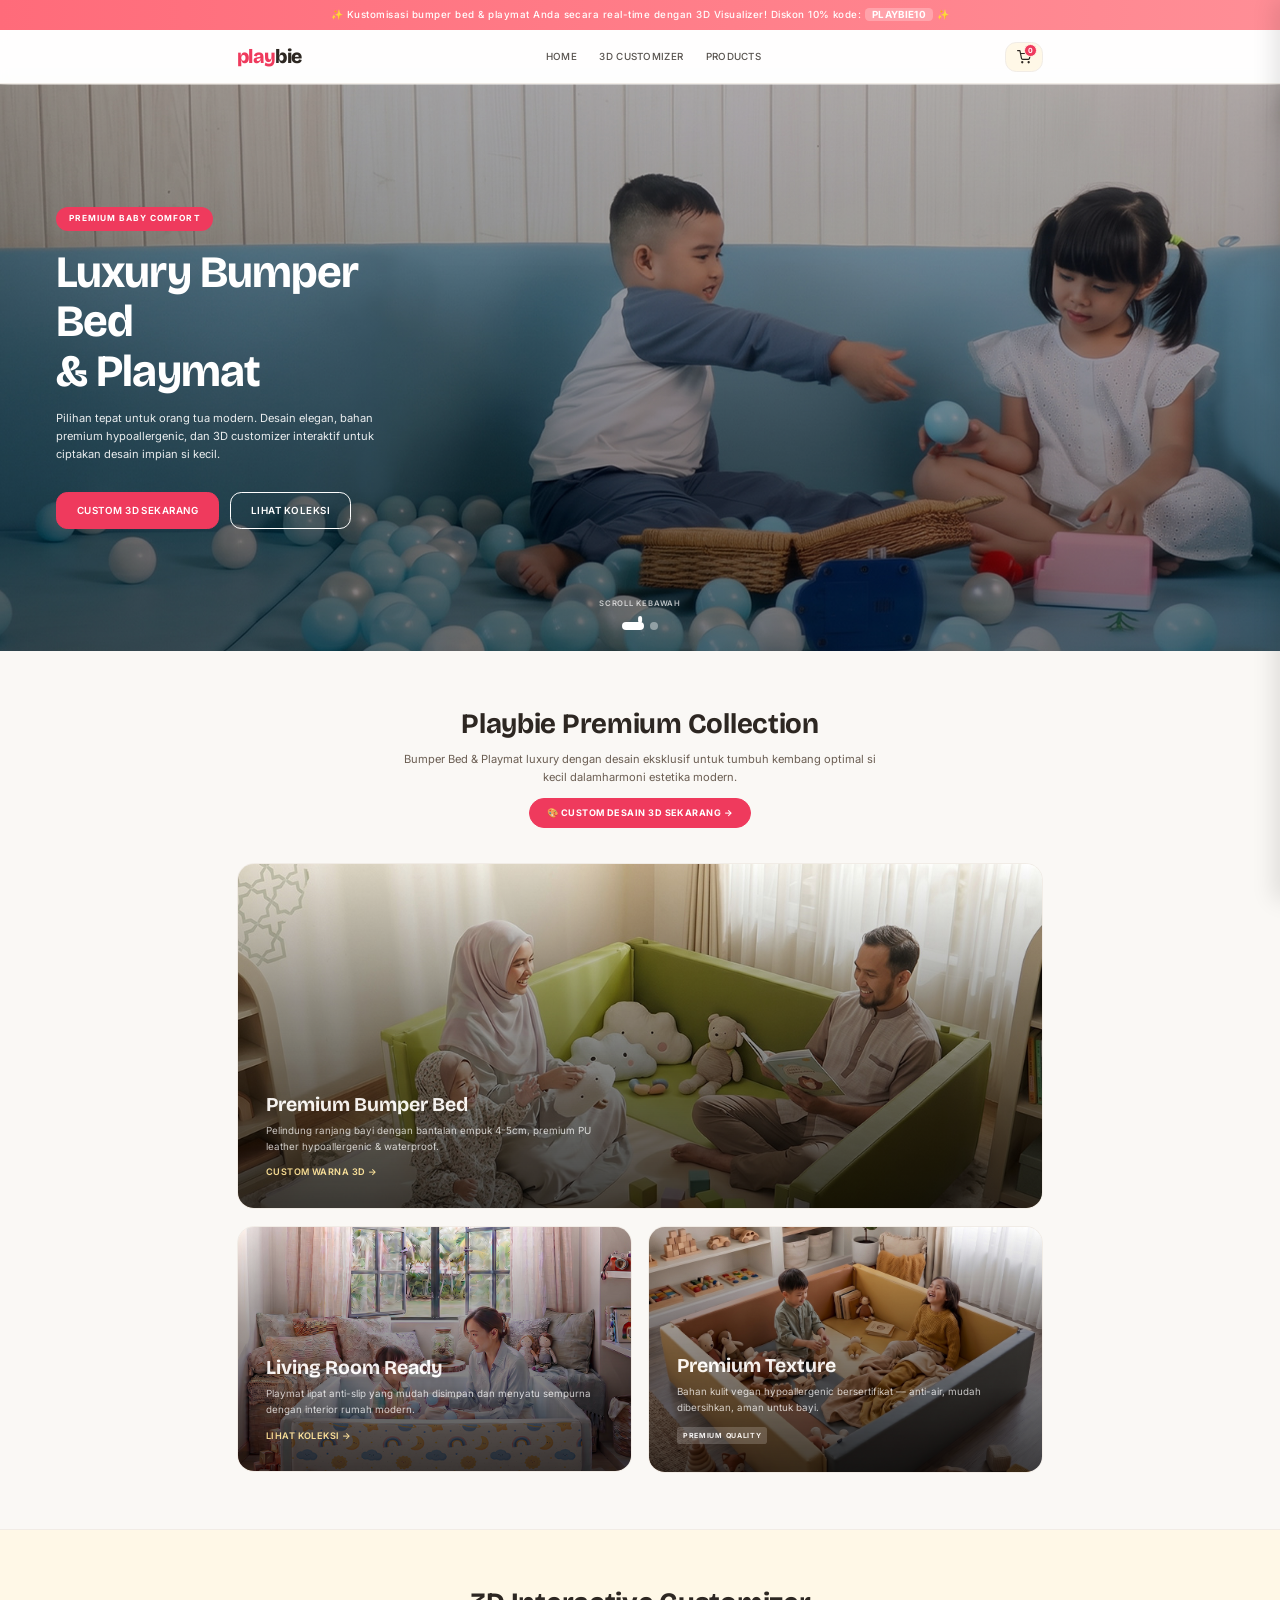
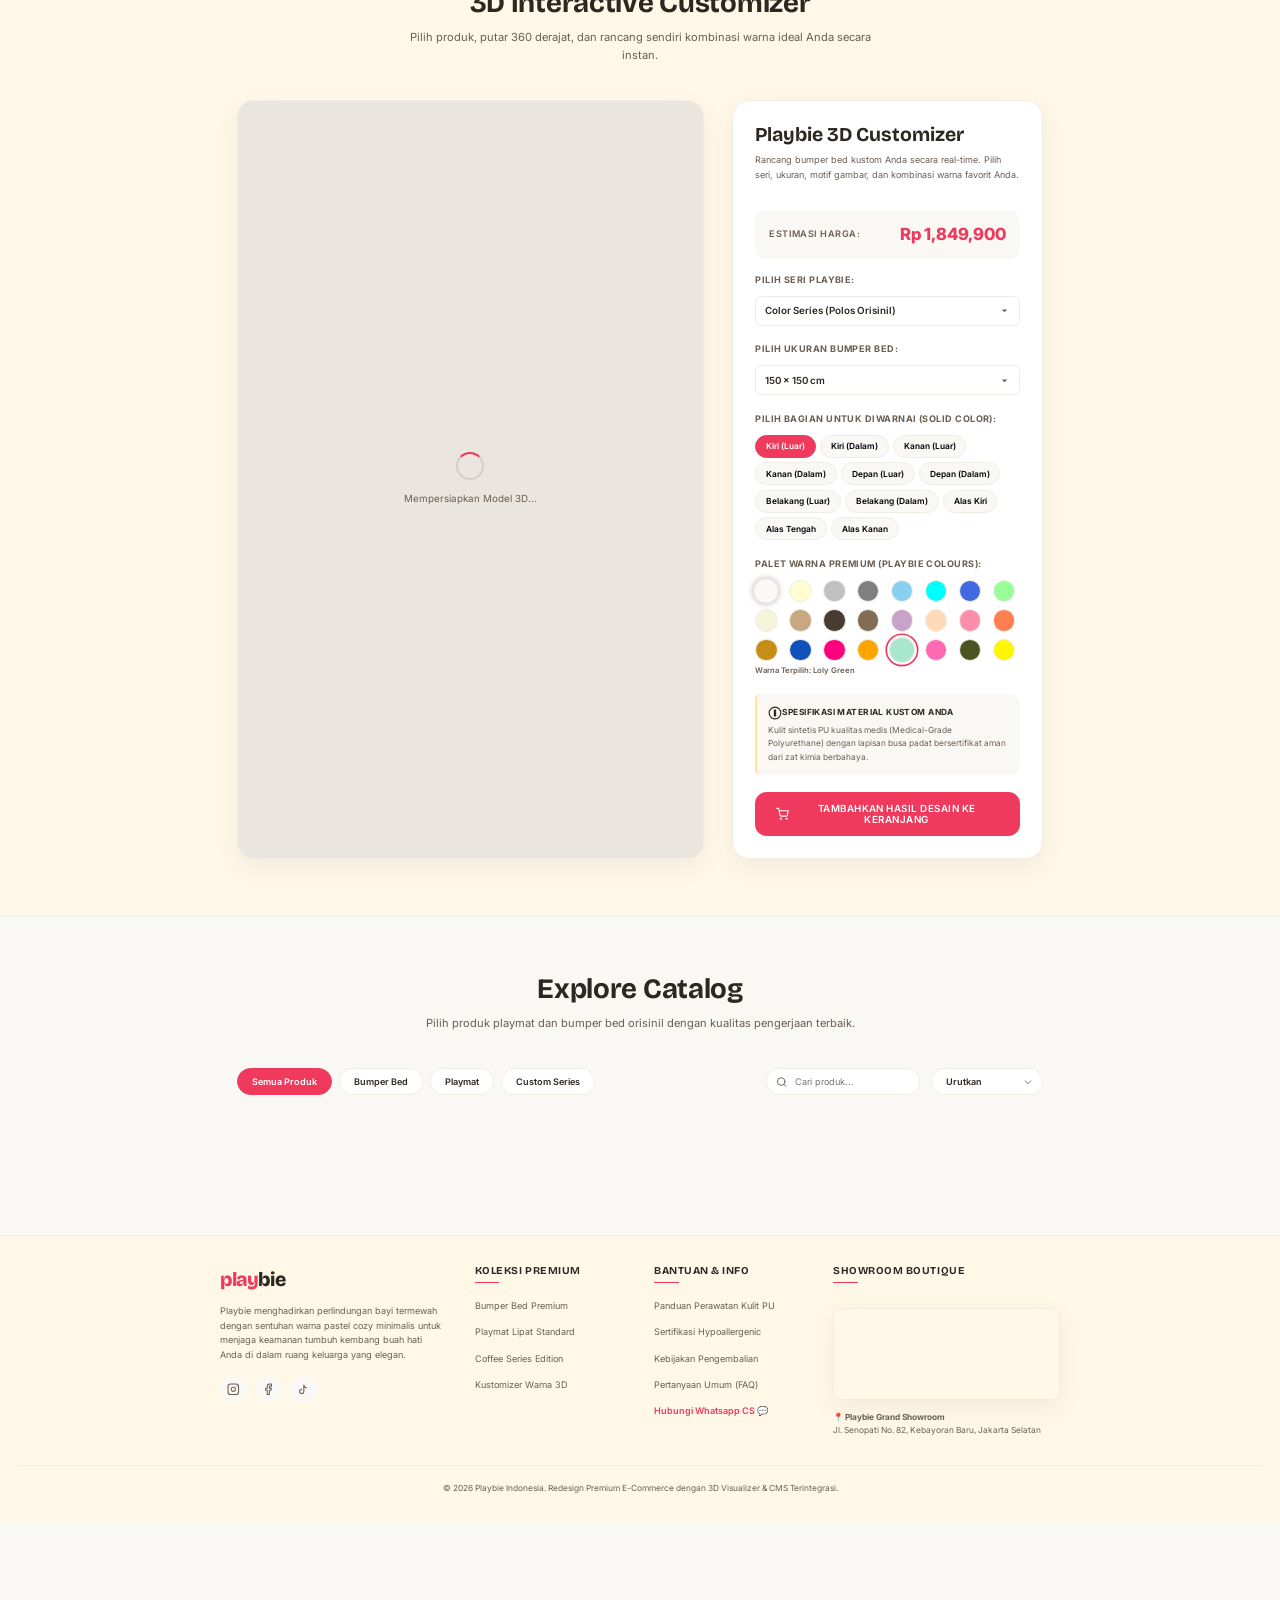
==== index.html @ ceae3d11 "Full website setup with 3D customizer fix and new assets - Add full website source: index.html, styl" ====
<!DOCTYPE html>
<html lang="id">
<head>
  <meta charset="UTF-8">
  <meta name="viewport" content="width=device-width, initial-scale=1.0">
  <title>Playbie | Luxury Custom Bumper Beds & Playmats</title>
  
  <!-- SEO Meta Tags -->
  <meta name="description" content="Redesign premium Playbie e-commerce. Temukan Bumper Bed & Playmat mewah kustom 3D interaktif untuk kenyamanan terbaik bayi Anda.">
  <meta name="keywords" content="Playbie, Bumper Bed, Bumper Box, Playmat Bayi, Custom Warna, Tempat Tidur Bayi">
  <meta name="author" content="Playbie Indonesia">
  
  <!-- Open Graph -->
  <meta property="og:title" content="Playbie | Luxury Custom Bumper Beds & Playmats">
  <meta property="og:description" content="Redesign premium Playbie dengan Customizer 3D real-time. Sesuaikan warna produk bayi Anda sendiri.">
  <meta property="og:type" content="website">
  <meta property="og:url" content="https://asientoplaybie.com/">
  <meta property="og:image" content="assets/pastel_bumper_bed.png">

  <!-- Google Fonts - Load both font-families for dual themes -->
  <link rel="preconnect" href="https://fonts.googleapis.com">
  <link rel="preconnect" href="https://fonts.gstatic.com" crossorigin>
  <!-- Theme A Fonts: Outfit & Inter | Theme B Fonts: Playfair Display & Montserrat -->
  <link href="https://fonts.googleapis.com/css2?family=Bricolage+Grotesque:wght@300;400;600;700&family=Inter:wght@300;400;500;600&family=Montserrat:wght@300;400;500;600;700&family=Playfair+Display:ital,wght@0,400;0,600;0,700;1,400&display=swap" rel="stylesheet">

  <!-- Three.js and OrbitControls CDN -->
  <script src="https://cdnjs.cloudflare.com/ajax/libs/three.js/r128/three.min.js"></script>
  <script src="https://cdn.jsdelivr.net/npm/three@0.128.0/examples/js/controls/OrbitControls.js"></script>

  <!-- Local Styles -->
  <link rel="stylesheet" href="style.css">
<style>html { zoom: 0.7; }</style>
  </head>
<body class="theme-pastel"> <!-- Default to pastel theme, will toggled via JS -->

  <!-- Top Announcement Bar -->
  <div class="announcement-bar">
    <p>✨ Kustomisasi bumper bed & playmat Anda secara real-time dengan 3D Visualizer! Diskon 10% kode: <span class="promo-highlight">PLAYBIE10</span> ✨</p>
  </div>

  <!-- Header Nav -->
  <header class="main-header" id="mainHeader">
    <div class="header-container">
      <a href="index.html" class="logo">
        <span class="logo-accent">play</span>bie
      </a>
      
      <nav class="nav-links">
        <a href="index.html" class="nav-item">Home</a>
        <a href="index.html#customizer" class="nav-item">3D Customizer</a>
        <a href="index.html#products" class="nav-item">Products</a>
      </nav>

      <div class="header-actions">
        <!-- Admin Portal Trigger Button -->
        <button class="action-btn admin-trigger-btn" id="headerAdminTriggerBtn" title="Portal Admin Dashboard" style="display:none;">
          <svg class="icon-svg inline-icon" viewBox="0 0 24 24"><rect x="3" y="11" width="18" height="11" rx="2" ry="2"/><path d="M7 11V7a5 5 0 0 1 10 0v4"/></svg>
          <span>Admin Portal</span>
        </button>

        <button class="action-btn cart-trigger" id="cartTrigger">
          <div class="cart-icon-wrapper">
            <svg class="icon-svg" viewBox="0 0 24 24"><circle cx="9" cy="21" r="1"/><circle cx="20" cy="21" r="1"/><path d="M1 1h4l2.68 13.39a2 2 0 0 0 2 1.61h9.72a2 2 0 0 0 2-1.61L23 6H6"/></svg>
            <span class="cart-badge" id="cartBadgeCount">0</span>
          </div>
        </button>
      </div>
    </div>
  </header>

  <!-- Lookbook Section (Immersive Fullscreen Hero Slider) -->
  <section class="lookbook-hero" id="hero">
    <div class="hero-slides">
      <!-- Slide 1 (Playbie Product Hero) -->
      <div class="hero-slide active" id="slidePastel" style="background-image: linear-gradient(rgba(0, 0, 0, 0.3), rgba(0, 0, 0, 0.5)), url('assets/hero-slide-new.jpg');">
        <div class="hero-content">
          <span class="hero-tag" id="cmsHeroTag">Premium Baby Comfort</span>
          <h1 class="hero-title" id="cmsHeroTitle">Luxury Bumper Bed<br>& Playmat</h1>
          <p class="hero-description" id="cmsHeroDesc">Pilihan tepat untuk orang tua modern. Desain elegan, bahan premium hypoallergenic, dan 3D customizer interaktif untuk ciptakan desain impian si kecil.</p>
          <div class="hero-buttons">
            <a href="#customizer" class="btn btn-primary">Custom 3D Sekarang</a>
            <a href="#products" class="btn btn-outline">Lihat Koleksi</a>
          </div>
        </div>
      </div>
      <!-- Slide 2 (Lifestyle) -->
      <div class="hero-slide" id="slideNordic" style="background-image: linear-gradient(rgba(0, 0, 0, 0.25), rgba(0, 0, 0, 0.45)), url('assets/lookbook2.jpg');">
        <div class="hero-content">
          <span class="hero-tag">Modern Living</span>
          <h1 class="hero-title">Nyaman di<br>Ruang Keluarga</h1>
          <p class="hero-description">Playbie seamlessly terintegrasi dengan interior rumah minimalis modern — keamanan bayi terjaga tanpa mengorbankan estetika.</p>
          <div class="hero-buttons">
            <a href="#customizer" class="btn btn-primary">Mulai Custom 3D</a>
            <a href="#products" class="btn btn-outline">Eksplorasi Produk</a>
          </div>
        </div>
      </div>
    </div>
    
    <!-- Slide Controls -->
    <div class="slide-nav">
      <button class="slide-nav-btn active" onclick="switchHeroSlide(0)"></button>
      <button class="slide-nav-btn" onclick="switchHeroSlide(1)"></button>
    </div>

    <!-- Scroll Indicator -->
    <div class="scroll-indicator">
      <span class="scroll-text">Scroll kebawah</span>
      <div class="scroll-dot"></div>
    </div>
  </section>

  <!-- Editorial Lookbook Grid Section (Fullscreen Display Aspect) -->
  <section class="lookbook-gallery" id="lookbook">
    <div class="section-container">
      <div class="lookbook-intro">
        <h2 class="section-title" id="cmsLookbookTitle">Playbie Premium Collection</h2>
        <p class="section-subtitle" id="cmsLookbookSubtitle">Bumper Bed & Playmat luxury dengan desain eksklusif untuk tumbuh kembang optimal si kecil dalamharmoni estetika modern.</p>
        <div style="margin-top: 16px; display: flex; justify-content: center;">
          <a href="#customizer" class="btn btn-primary" style="padding: 10px 24px; border-radius: 30px; font-weight: 700; font-size: 13px; text-decoration: none; box-shadow: var(--shadow-sm); transition: all 0.2s;" onmouseover="this.style.transform='translateY(-2px)';" onmouseout="this.style.transform='none';">
            🎨 Custom Desain 3D Sekarang →
          </a>
        </div>
      </div>

      <div class="lookbook-grid">
        <div class="lookbook-card item-large">
          <div class="lookbook-img-wrapper">
            <img src="assets/lookbook1.jpg" id="cmsLookbookImg1" alt="Playbie bumper bed premium collection" loading="lazy">
          </div>
          <div class="lookbook-overlay">
            <h3 id="cmsLookbookTitle1">Premium Bumper Bed</h3>
            <p id="cmsLookbookDesc1">Pelindung ranjang bayi dengan bantalan empuk 4-5cm, premium PU leather hypoallergenic & waterproof.</p>
            <a href="#customizer" class="lookbook-link">Custom Warna 3D →</a>
          </div>
        </div>

        <div class="lookbook-card item-medium">
          <div class="lookbook-img-wrapper">
            <img src="assets/lookbook2.jpg" id="cmsLookbookImg2" alt="Modern living room with playmat" loading="lazy">
          </div>
          <div class="lookbook-overlay">
            <h3 id="cmsLookbookTitle2">Living Room Ready</h3>
            <p id="cmsLookbookDesc2">Playmat lipat anti-slip yang mudah disimpan dan menyatu sempurna dengan interior rumah modern.</p>
            <a href="#products" class="lookbook-link">Lihat Koleksi →</a>
          </div>
        </div>

        <div class="lookbook-card item-small">
          <div class="lookbook-img-wrapper">
            <img src="assets/lookbook3.jpg" id="cmsLookbookImg3" alt="Premium texture detail" loading="lazy">
          </div>
          <div class="lookbook-overlay">
            <h3 id="cmsLookbookTitle3">Premium Texture</h3>
            <p id="cmsLookbookDesc3">Bahan kulit vegan hypoallergenic bersertifikat — anti-air, mudah dibersihkan, aman untuk bayi.</p>
            <span class="lookbook-tag">Premium Quality</span>
          </div>
        </div>
      </div>
    </div>
  </section>

  <!-- 3D Interactive Customizer Section -->
  <section class="customizer-section" id="customizer">
    <div class="section-container">
      <div class="lookbook-intro">
        <h2 class="section-title">3D Interactive Customizer</h2>
        <p class="section-subtitle">Pilih produk, putar 360 derajat, dan rancang sendiri kombinasi warna ideal Anda secara instan.</p>
      </div>

      <div class="customizer-wrapper">
        <!-- 3D Canvas container -->
        <div class="canvas-container">
          <canvas id="customizerCanvas"></canvas>
          <div class="canvas-overlay-ui">
            <span class="instruction-badge">
              <svg class="icon-svg inline-icon" viewBox="0 0 24 24"><path d="M12 2a10 10 0 1 0 10 10A10 10 0 0 0 12 2zm1 14h-2v-6h2zm0-8h-2V6h2z"/></svg>
              Klik & seret untuk memutar | Scroll untuk zoom
            </span>
            <div class="canvas-controls">
              <button class="canvas-action-btn" id="btnAutoRotate" title="Putar Otomatis">
                <svg class="icon-svg" viewBox="0 0 24 24"><path d="M12 4V1L8 5l4 4V6c3.31 0 6 2.69 6 6 0 1.01-.25 1.97-.7 2.8l1.46 1.46A7.93 7.93 0 0 0 20 12c0-4.42-3.58-8-8-8zm0 14c-3.31 0-6-2.69-6-6 0-1.01.25-1.97.7-2.8L5.24 7.74A7.93 7.93 0 0 0 4 12c0 4.42 3.58 8 8 8v3l4-4-4-4v3z"/></svg>
              </button>
              <button class="canvas-action-btn" id="btnResetCamera" title="Reset Tampilan">
                <svg class="icon-svg" viewBox="0 0 24 24"><path d="M12 5V1L8 5l4 4V5zm-7 7c0 1.93.78 3.68 2.05 4.95L8.46 15.5A5.96 5.96 0 0 1 10 12H5zm14 0h-5c0 1.1-.38 2.1-.98 2.9l1.42 1.42C17.22 15.68 18 13.93 18 12z"/></svg>
              </button>
            </div>
          </div>
          <!-- 3D Loading spinner -->
          <div class="canvas-loading" id="canvasLoading">
            <div class="spinner"></div>
            <p>Mempersiapkan Model 3D...</p>
          </div>
        </div>

        <!-- Customizer control panel -->
        <div class="customizer-controls">
          <div class="customizer-header" style="margin-bottom: 15px;">
            <h3 class="customizer-title" id="customizerTitle">Playbie 3D Customizer</h3>
            <p class="customizer-desc" id="customizerDesc">Rancang bumper bed kustom Anda secara real-time. Pilih seri, ukuran, motif gambar, dan kombinasi warna favorit Anda.</p>
          </div>

          <div class="customizer-options">
            
            <div class="price-display-wrapper" style="margin-bottom: 20px;">
              <span class="price-label">Estimasi Harga:</span>
              <span class="price-value" id="customizerPrice">Rp 1,849,900</span>
            </div>

            <!-- Dropdown Pilihan Seri -->
            <div class="control-group">
              <label class="control-label">Pilih Seri Playbie:</label>
              <select class="customizer-select" id="selectPlaybieSeries" style="width: 100%; padding: 12px; border-radius: var(--radius-sm); border: 1px solid var(--border-color); background-color: var(--bg-surface); color: var(--text-main); font-weight: 600; cursor: pointer; transition: border-color 0.2s;">
                <option value="color-series">Color Series (Polos Orisinil)</option>
                <option value="animal-series-1">Series Animal 1</option>
                <option value="animal-series-2">Series Animal 2</option>
                <option value="doodle-series">Series Doodle</option>
                <option value="mix-series">Mix Series</option>
              </select>
            </div>

            <!-- Pilihan Ukuran Bumper Bed -->
            <div class="control-group">
              <label class="control-label">Pilih Ukuran Bumper Bed:</label>
              <select class="customizer-select" id="selectCustomizerSize" style="width: 100%; padding: 12px; border-radius: var(--radius-sm); border: 1px solid var(--border-color); background-color: var(--bg-surface); color: var(--text-main); font-weight: 600; cursor: pointer; transition: border-color 0.2s;">
                <option value="150x150" selected>150 x 150 cm</option>
              </select>
            </div>


            <!-- Dropdown Pilihan Dinding Motif -->
            <div class="control-group hidden" id="motifWallSelectorGroup" style="display: none;">
              <label class="control-label">Pilih Bagian Dinding untuk Motif:</label>
              <select class="customizer-select" id="selectMotifWall" style="width: 100%; padding: 12px; border-radius: var(--radius-sm); border: 1px solid var(--border-color); background-color: var(--bg-surface); color: var(--text-main); font-weight: 600; cursor: pointer; transition: border-color 0.2s;">
                <option value="all">Semua Dinding Bumper</option>
                <option value="leftWall">Bumper Kiri</option>
                <option value="rightWall">Bumper Kanan</option>
                <option value="frontWall">Bumper Depan</option>
                <option value="backWall">Bumper Belakang</option>
              </select>
            </div>

            <!-- Pilihan Gambar Motif Bergambar -->
            <div class="control-group hidden" id="motifSelectorGroup" style="display: none;">
              <label class="control-label">Pilih Gambar Motif:</label>
              <div class="motif-options-grid" id="motifOptionsContainer" style="display: flex; gap: 12px; flex-wrap: wrap; margin-top: 8px;">
                <!-- Dynamically populated via JS -->
              </div>
              <div id="selectedMotifNameDisplay" style="font-size: 11px; font-weight: 600; margin-top: 6px; color: var(--text-muted);">Motif Terpilih: -</div>
            </div>

            <!-- Part Selector (For Bumper Bed: Sides, Floor, Pillows) -->
            <div class="control-group">
              <label class="control-label">Pilih Bagian untuk Diwarnai (Solid Color):</label>
              <div class="part-selectors" id="partSelectorContainer" style="display: flex; flex-wrap: wrap; gap: 6px; margin-top: 8px;">
                <button class="part-btn active" data-part="leftWallOuter">Kiri (Luar)</button>
                <button class="part-btn" data-part="leftWallInner">Kiri (Dalam)</button>
                <button class="part-btn" data-part="rightWallOuter">Kanan (Luar)</button>
                <button class="part-btn" data-part="rightWallInner">Kanan (Dalam)</button>
                <button class="part-btn" data-part="frontWallOuter">Depan (Luar)</button>
                <button class="part-btn" data-part="frontWallInner">Depan (Dalam)</button>
                <button class="part-btn" data-part="backWallOuter">Belakang (Luar)</button>
                <button class="part-btn" data-part="backWallInner">Belakang (Dalam)</button>
                <button class="part-btn" data-part="floorMat1">Alas Kiri</button>
                <button class="part-btn" data-part="floorMat2">Alas Tengah</button>
                <button class="part-btn" data-part="floorMat3">Alas Kanan</button>
              </div>
            </div>

            <!-- Color Palette Options -->
            <div class="control-group">
              <label class="control-label">Palet Warna Premium (Playbie Colours):</label>
              <div class="color-palette-grid" id="playbieColoursPalette" style="display: grid; grid-template-columns: repeat(8, 1fr); gap: 10px; margin-top: 8px;">
                <button class="color-swatch-circle" data-color="#FAF9F6" style="background-color: #FAF9F6; width: 32px; height: 32px; border-radius: 50%; border: 2px solid var(--border-color); cursor: pointer; transition: all 0.2s;" title="White"></button>
                <button class="color-swatch-circle" data-color="#FFFDD0" style="background-color: #FFFDD0; width: 32px; height: 32px; border-radius: 50%; border: 2px solid var(--border-color); cursor: pointer; transition: all 0.2s;" title="Cream"></button>
                <button class="color-swatch-circle" data-color="#C0C0C0" style="background-color: #C0C0C0; width: 32px; height: 32px; border-radius: 50%; border: 2px solid var(--border-color); cursor: pointer; transition: all 0.2s;" title="Silver Grey"></button>
                <button class="color-swatch-circle" data-color="#808080" style="background-color: #808080; width: 32px; height: 32px; border-radius: 50%; border: 2px solid var(--border-color); cursor: pointer; transition: all 0.2s;" title="Grey"></button>
                <button class="color-swatch-circle" data-color="#89CFF0" style="background-color: #89CFF0; width: 32px; height: 32px; border-radius: 50%; border: 2px solid var(--border-color); cursor: pointer; transition: all 0.2s;" title="Baby Blue"></button>
                <button class="color-swatch-circle" data-color="#00FFFF" style="background-color: #00FFFF; width: 32px; height: 32px; border-radius: 50%; border: 2px solid var(--border-color); cursor: pointer; transition: all 0.2s;" title="Cyan Blue"></button>
                <button class="color-swatch-circle" data-color="#4169E1" style="background-color: #4169E1; width: 32px; height: 32px; border-radius: 50%; border: 2px solid var(--border-color); cursor: pointer; transition: all 0.2s;" title="Vector Blue"></button>
                <button class="color-swatch-circle" data-color="#98FF98" style="background-color: #98FF98; width: 32px; height: 32px; border-radius: 50%; border: 2px solid var(--border-color); cursor: pointer; transition: all 0.2s;" title="Mint Green"></button>
                <button class="color-swatch-circle" data-color="#F5F5DC" style="background-color: #F5F5DC; width: 32px; height: 32px; border-radius: 50%; border: 2px solid var(--border-color); cursor: pointer; transition: all 0.2s;" title="Beige"></button>
                <button class="color-swatch-circle" data-color="#C8A882" style="background-color: #C8A882; width: 32px; height: 32px; border-radius: 50%; border: 2px solid var(--border-color); cursor: pointer; transition: all 0.2s;" title="Cappuccino"></button>
                <button class="color-swatch-circle" data-color="#483C32" style="background-color: #483C32; width: 32px; height: 32px; border-radius: 50%; border: 2px solid var(--border-color); cursor: pointer; transition: all 0.2s;" title="Taupe"></button>
                <button class="color-swatch-circle" data-color="#826C55" style="background-color: #826C55; width: 32px; height: 32px; border-radius: 50%; border: 2px solid var(--border-color); cursor: pointer; transition: all 0.2s;" title="Mocca"></button>
                <button class="color-swatch-circle" data-color="#C8A2C8" style="background-color: #C8A2C8; width: 32px; height: 32px; border-radius: 50%; border: 2px solid var(--border-color); cursor: pointer; transition: all 0.2s;" title="Lilac"></button>
                <button class="color-swatch-circle" data-color="#FFDAB9" style="background-color: #FFDAB9; width: 32px; height: 32px; border-radius: 50%; border: 2px solid var(--border-color); cursor: pointer; transition: all 0.2s;" title="Peach"></button>
                <button class="color-swatch-circle" data-color="#FC8EAC" style="background-color: #FC8EAC; width: 32px; height: 32px; border-radius: 50%; border: 2px solid var(--border-color); cursor: pointer; transition: all 0.2s;" title="Flamingo Pink"></button>
                <button class="color-swatch-circle" data-color="#FF7F50" style="background-color: #FF7F50; width: 32px; height: 32px; border-radius: 50%; border: 2px solid var(--border-color); cursor: pointer; transition: all 0.2s;" title="Coral"></button>
                <button class="color-swatch-circle" data-color="#C68E17" style="background-color: #C68E17; width: 32px; height: 32px; border-radius: 50%; border: 2px solid var(--border-color); cursor: pointer; transition: all 0.2s;" title="Caramel"></button>
                <button class="color-swatch-circle" data-color="#0F52BA" style="background-color: #0F52BA; width: 32px; height: 32px; border-radius: 50%; border: 2px solid var(--border-color); cursor: pointer; transition: all 0.2s;" title="Royal Blue"></button>
                <button class="color-swatch-circle" data-color="#FF007F" style="background-color: #FF007F; width: 32px; height: 32px; border-radius: 50%; border: 2px solid var(--border-color); cursor: pointer; transition: all 0.2s;" title="Hip-hop Red"></button>
                <button class="color-swatch-circle" data-color="#FFA500" style="background-color: #FFA500; width: 32px; height: 32px; border-radius: 50%; border: 2px solid var(--border-color); cursor: pointer; transition: all 0.2s;" title="Orange"></button>
                <button class="color-swatch-circle active" data-color="#A8E6CF" style="background-color: #A8E6CF; width: 32px; height: 32px; border-radius: 50%; border: 2px solid var(--border-color); cursor: pointer; transition: all 0.2s;" title="Loly Green"></button>
                <button class="color-swatch-circle" data-color="#FF69B4" style="background-color: #FF69B4; width: 32px; height: 32px; border-radius: 50%; border: 2px solid var(--border-color); cursor: pointer; transition: all 0.2s;" title="Hot Pink"></button>
                <button class="color-swatch-circle" data-color="#4B5320" style="background-color: #4B5320; width: 32px; height: 32px; border-radius: 50%; border: 2px solid var(--border-color); cursor: pointer; transition: all 0.2s;" title="Army Green"></button>
                <button class="color-swatch-circle" data-color="#FFF700" style="background-color: #FFF700; width: 32px; height: 32px; border-radius: 50%; border: 2px solid var(--border-color); cursor: pointer; transition: all 0.2s;" title="Lemon"></button>
              </div>
              <div id="selectedColorNameDisplay" style="font-size: 11px; font-weight: 600; margin-top: 6px; color: var(--text-muted);">Warna Terpilih: Loly Green</div>
            </div>

            <!-- Animal Sticker Selector (Only visible for themed series) -->
            <div class="control-group" id="animalStickerGroup" style="display: none; margin-top: 15px; padding-top: 15px; border-top: 1px dashed var(--border-color);">
              <label class="control-label">Tambah Karakter Animal (Seri Animal & Doodle):</label>
              <div class="animal-palette-grid" id="animalPalette" style="display: flex; gap: 10px; margin-top: 8px;">
                <button class="animal-swatch" data-animal="1" style="width: 48px; height: 48px; border-radius: 50%; border: 2px solid var(--border-color); background: #fff; cursor: pointer; font-size: 24px; display: flex; align-items: center; justify-content: center; transition: all 0.2s;" title="Lion">🦁</button>
                <button class="animal-swatch" data-animal="2" style="width: 48px; height: 48px; border-radius: 50%; border: 2px solid var(--border-color); background: #fff; cursor: pointer; font-size: 24px; display: flex; align-items: center; justify-content: center; transition: all 0.2s;" title="Koala">🐨</button>
                <button class="animal-swatch" data-animal="3" style="width: 48px; height: 48px; border-radius: 50%; border: 2px solid var(--border-color); background: #fff; cursor: pointer; font-size: 24px; display: flex; align-items: center; justify-content: center; transition: all 0.2s;" title="Rabbit">🐰</button>
                <button class="animal-swatch" data-animal="4" style="width: 48px; height: 48px; border-radius: 50%; border: 2px solid var(--border-color); background: #fff; cursor: pointer; font-size: 24px; display: flex; align-items: center; justify-content: center; transition: all 0.2s;" title="Panda">🐼</button>
                <button class="animal-swatch" data-animal="5" style="width: 48px; height: 48px; border-radius: 50%; border: 2px solid var(--border-color); background: #fff; cursor: pointer; font-size: 24px; display: flex; align-items: center; justify-content: center; transition: all 0.2s;" title="Fox">🦊</button>
                <button class="animal-swatch" data-animal="remove" style="width: 48px; height: 48px; border-radius: 50%; border: 2px solid var(--border-color); background: #fee2e2; color: #ef4444; cursor: pointer; font-size: 20px; display: flex; align-items: center; justify-content: center; transition: all 0.2s; font-weight: bold;" title="Hapus Animal">×</button>
              </div>
              <div id="selectedAnimalNameDisplay" style="font-size: 11px; font-weight: 600; margin-top: 6px; color: var(--text-muted);">Karakter Terpilih: -</div>
              
              <div style="margin-top: 10px;">
                <label class="control-label" style="font-size: 12px;">Pilih Bagian untuk Menaruh Animal:</label>
                <select class="customizer-select" id="selectAnimalSurface" style="width: 100%; padding: 10px; border-radius: var(--radius-sm); border: 1px solid var(--border-color); background-color: var(--bg-surface); color: var(--text-main); font-weight: 600; cursor: pointer; margin-top: 4px;">
                  <option value="leftWallOuter">Dinding Kiri (Luar)</option>
                  <option value="leftWallInner">Dinding Kiri (Dalam)</option>
                  <option value="rightWallOuter">Dinding Kanan (Luar)</option>
                  <option value="rightWallInner">Dinding Kanan (Dalam)</option>
                  <option value="frontWallOuter">Dinding Depan (Luar)</option>
                  <option value="frontWallInner">Dinding Depan (Dalam)</option>
                  <option value="backWallOuter">Dinding Belakang (Luar)</option>
                  <option value="backWallInner">Dinding Belakang (Dalam)</option>
                  <option value="floorMat1">Alas Kiri</option>
                  <option value="floorMat2">Alas Tengah</option>
                  <option value="floorMat3">Alas Kanan</option>
                </select>
              </div>
            </div>

            <!-- Material Detail Display -->
            <div class="material-info-card">
              <div class="material-info-header">
                <svg class="icon-svg" viewBox="0 0 24 24"><path d="M12 22c5.52 0 10-4.48 10-10S17.52 2 12 2 2 6.48 2 12s4.48 10 10 10zm1-15h-2v2h2zm0 4h-2v6h2z"/></svg>
                <span>Spesifikasi Material Kustom Anda</span>
              </div>
              <p>Kulit sintetis PU kualitas medis (Medical-Grade Polyurethane) dengan lapisan busa padat bersertifikat aman dari zat kimia berbahaya.</p>
            </div>

            <button class="btn btn-primary btn-full" id="btnAddCustomToCart">
              <svg class="icon-svg inline-icon" viewBox="0 0 24 24"><circle cx="9" cy="21" r="1"/><circle cx="20" cy="21" r="1"/><path d="M1 1h4l2.68 13.39a2 2 0 0 0 2 1.61h9.72a2 2 0 0 0 2-1.61L23 6H6"/></svg>
              Tambahkan Hasil Desain ke Keranjang
            </button>
          </div>
        </div>       </div>
      </div>
    </div>
  </section>

  <!-- E-Commerce Product Catalog Section -->
  <section class="products-section" id="products">
    <div class="section-container">
      <div class="lookbook-intro">
        <h2 class="section-title">Explore Catalog</h2>
        <p class="section-subtitle">Pilih produk playmat dan bumper bed orisinil dengan kualitas pengerjaan terbaik.</p>
      </div>

      <!-- Catalog Controls -->
      <div class="catalog-filters">
        <div class="filter-group">
          <button class="filter-btn active" data-category="all">Semua Produk</button>
          <button class="filter-btn" data-category="bumper">Bumper Bed</button>
          <button class="filter-btn" data-category="playmat">Playmat</button>
          <button class="filter-btn" data-category="custom">Custom Series</button>
        </div>
        <div class="search-sort-group">
          <div class="search-box">
            <input type="text" id="catalogSearch" placeholder="Cari produk...">
            <svg class="icon-svg search-icon" viewBox="0 0 24 24"><circle cx="11" cy="11" r="8"/><path d="m21 21-4.3-4.3"/></svg>
          </div>
          <select class="sort-select" id="catalogSort">
            <option value="default">Urutkan</option>
            <option value="price-asc">Harga Terendah</option>
            <option value="price-desc">Harga Tertinggi</option>
            <option value="popular">Terpopuler</option>
          </select>
        </div>
      </div>

      <!-- Product Grid -->
      <div class="products-grid" id="productsGrid">
        <!-- Products will generated dynamically via JS, template below for fallback -->
      </div>
    </div>
  </section>

  <!-- Side Shopping Cart Drawer -->
  <div class="cart-overlay" id="cartOverlay"></div>
  <div class="cart-drawer" id="cartDrawer">
    <div class="cart-header">
      <h3>Keranjang Belanja (<span id="cartCountTitle">0</span>)</h3>
      <button class="close-btn" id="closeCartDrawer">
        <svg class="icon-svg" viewBox="0 0 24 24"><path d="M18 6 6 18M6 6l12 12"/></svg>
      </button>
    </div>

    <!-- Empty State -->
    <div class="cart-empty-state" id="cartEmptyState">
      <div class="empty-icon-wrapper">
        <svg class="icon-svg" viewBox="0 0 24 24"><circle cx="9" cy="21" r="1"/><circle cx="20" cy="21" r="1"/><path d="M1 1h4l2.68 13.39a2 2 0 0 0 2 1.61h9.72a2 2 0 0 0 2-1.61L23 6H6"/></svg>
      </div>
      <p>Keranjang belanja Anda masih kosong.</p>
      <button class="btn btn-outline" id="btnContinueShopping">Mulai Belanja</button>
    </div>

    <!-- Cart items list -->
    <div class="cart-items" id="cartItemsList">
      <!-- Generated via JS -->
    </div>

    <!-- Cart Footer Summary -->
    <div class="cart-footer" id="cartFooter">
      <div class="summary-row">
        <span>Subtotal</span>
        <span id="cartSubtotal">Rp 0</span>
      </div>
      <div class="summary-row promo-applied-row hidden" id="promoAppliedRow">
        <span class="promo-label">Promo Diskon (10%)</span>
        <span class="promo-discount" id="cartDiscountValue">-Rp 0</span>
      </div>
      
      <!-- Promo Code Field -->
      <div class="promo-code-box">
        <input type="text" id="promoCodeInput" placeholder="Masukkan Kode Promo">
        <button class="btn-apply-promo" id="btnApplyPromo">Gunakan</button>
      </div>
      <div id="promoFeedback" class="promo-feedback"></div>

      <div class="summary-row total-row">
        <span>Total Pembayaran</span>
        <span id="cartTotal">Rp 0</span>
      </div>

      <button class="btn btn-primary btn-full checkout-btn" id="btnCheckoutTrigger">
        Lanjutkan Ke Pembayaran
        <svg class="icon-svg inline-icon" viewBox="0 0 24 24"><path d="M5 12h14M12 5l7 7-7 7"/></svg>
      </button>
    </div>
  </div>

  <!-- Fullscreen Simulated Checkout Modal -->
  <div class="checkout-overlay" id="checkoutOverlay">
    <div class="checkout-card">
      <div class="checkout-card-header">
        <h2>Simulasi Checkout Premium</h2>
        <button class="close-btn" id="closeCheckout">
          <svg class="icon-svg" viewBox="0 0 24 24"><path d="M18 6 6 18M6 6l12 12"/></svg>
        </button>
      </div>

      <div class="checkout-body">
        <!-- Billing/Shipping details -->
        <div class="checkout-form-container">
          <h3>Informasi Pengiriman</h3>
          <form class="checkout-form" id="checkoutForm" onsubmit="event.preventDefault(); submitOrder();">
            <div class="form-row">
              <div class="form-group">
                <label for="fullName">Nama Lengkap *</label>
                <input type="text" id="fullName" required placeholder="Contoh: Rian Pratama">
              </div>
              <div class="form-group">
                <label for="phoneNumber">No. Telepon *</label>
                <input type="tel" id="phoneNumber" required placeholder="Contoh: 0812XXXXXXXX">
              </div>
            </div>
            
            <div class="form-group">
              <label for="shippingAddress">Alamat Lengkap Pengiriman *</label>
              <textarea id="shippingAddress" rows="3" required placeholder="Nama jalan, nomor rumah, RT/RW, kecamatan, kota, provinsi"></textarea>
            </div>

            <div class="form-row">
              <div class="form-group">
                <label for="shippingCarrier">Opsi Kurir Kargo (Khusus Barang Besar)</label>
                <select id="shippingCarrier">
                  <option value="jne-trucking">JNE JTR Trucking (Estimasi Rp 120.000)</option>
                  <option value="sicepat-gokil">SiCepat GOKIL Kargo (Estimasi Rp 110.000)</option>
                  <option value="deli-custom">Playbie Premium Delivery - Jabodetabek (Rp 150.000)</option>
                </select>
              </div>
              <div class="form-group">
                <label for="paymentMethod">Metode Pembayaran</label>
                <select id="paymentMethod">
                  <option value="va-bca">BCA Virtual Account (Otomatis)</option>
                  <option value="va-mandiri">Mandiri Virtual Account</option>
                  <option value="gopay">GoPay / QRIS</option>
                  <option value="credit-card">Kartu Kredit / Debit Online</option>
                </select>
              </div>
            </div>

            <button type="submit" class="btn btn-primary btn-full checkout-submit-btn">
              Konfirmasi Pemesanan & Bayar Sekarang
            </button>
          </form>
        </div>

        <!-- Checkout Summary Sidebar -->
        <div class="checkout-summary-sidebar">
          <h3>Ringkasan Pesanan</h3>
          <div class="checkout-summary-items" id="checkoutSummaryItemsList">
            <!-- Dynamic items -->
          </div>
          <div class="checkout-pricing">
            <div class="pricing-line">
              <span>Subtotal Produk</span>
              <span id="checkoutSubtotal">Rp 0</span>
            </div>
            <div class="pricing-line discount-row hidden" id="checkoutDiscountRow">
              <span>Diskon</span>
              <span id="checkoutDiscountValue">-Rp 0</span>
            </div>
            <div class="pricing-line">
              <span>Kargo Pengiriman</span>
              <span id="checkoutShipping">Rp 120,000</span>
            </div>
            <div class="pricing-line grand-total">
              <span>Total Akhir</span>
              <span id="checkoutGrandTotal">Rp 0</span>
            </div>
          </div>
        </div>
      </div>
    </div>
  </div>

  <!-- Order Success Confirmation Modal (Receipt Showcase) -->
  <div class="success-overlay" id="successOverlay">
    <div class="success-card">
      <div class="success-icon-container">
        <svg class="success-checkmark" viewBox="0 0 52 52">
          <circle class="success-checkmark-circle" cx="26" cy="26" r="25" fill="none"/>
          <path class="success-checkmark-check" fill="none" d="M14.1 27.2l7.1 7.2 16.7-16.8"/>
        </svg>
      </div>
      <h2>Pemesanan Berhasil!</h2>
      <p>Terima kasih telah berbelanja di Playbie Redesign. Pembayaran Anda telah kami verifikasi secara simulasi.</p>
      
      <div class="receipt-box">
        <div class="receipt-header">
          <h4>KWITANSI DIGITAL</h4>
          <span id="receiptId">PLAYBIE-98234120938</span>
        </div>
        <div class="receipt-divider"></div>
        <div class="receipt-info">
          <div class="receipt-row">
            <span>Pembeli:</span>
            <span id="receiptName">John Doe</span>
          </div>
          <div class="receipt-row">
            <span>Pengiriman Ke:</span>
            <span id="receiptAddress">Jakarta, Indonesia</span>
          </div>
          <div class="receipt-row">
            <span>Metode:</span>
            <span id="receiptPayment">BCA Virtual Account</span>
          </div>
        </div>
        <div class="receipt-divider"></div>
        <div class="receipt-items" id="receiptItems">
          <!-- Dynamic receipt items -->
        </div>
        <div class="receipt-divider"></div>
        <div class="receipt-total-row">
          <span>TOTAL DIBAYAR</span>
          <span id="receiptTotal">Rp 3,219,900</span>
        </div>
      </div>

      <button class="btn btn-primary" id="btnBackToHome">Selesai & Kembali ke Home</button>
    </div>
  </div>

  <!-- Product Detail Modal (Catalog Pop-up) -->
  <div class="detail-overlay" id="detailOverlay">
    <div class="detail-card">
      <button class="close-btn" id="closeDetailModal">
        <svg class="icon-svg" viewBox="0 0 24 24"><path d="M18 6 6 18M6 6l12 12"/></svg>
      </button>
      <div class="detail-card-body">
        <div class="detail-image-side" style="display: flex; flex-direction: column; gap: 16px; align-items: center; width: 45%;">
          <div class="detail-main-image-wrapper" style="width: 100%; border-radius: 16px; overflow: hidden; background-color: var(--color-bg); box-shadow: var(--shadow-sm); aspect-ratio: 1.2; display: flex; align-items: center; justify-content: center;">
            <img src="" id="detailModalImage" alt="Detail Image" style="width: 100%; height: 100%; object-fit: cover; transition: opacity 0.3s ease;">
          </div>
          <!-- Clickable gallery thumbnails grid -->
          <div class="detail-thumbnails-grid" id="detailModalThumbnailsGrid" style="display: flex; gap: 8px; justify-content: center; flex-wrap: wrap; width: 100%;">
            <!-- Dynamic thumbnails generated in JS -->
          </div>
        </div>
        <div class="detail-info-side">
          <span class="detail-badge" id="detailModalBadge">Populer</span>
          <h2 id="detailModalName">Product Name</h2>
          <div class="detail-price" id="detailModalPrice">Rp 0</div>
          <p id="detailModalDesc">Product long description text...</p>
          
          <div class="detail-specs">
            <h4>Spesifikasi Produk:</h4>
            <ul>
              <li><strong>Ukuran:</strong> <span id="detailSpecSize">150 x 100 cm</span></li>
              <li><strong>Ketebalan Busa:</strong> 4 - 5 cm (Padat & Empuk)</li>
              <li><strong>Bahan:</strong> Premium PU Synthetic Leather (Medis, Hypoallergenic)</li>
              <li><strong>Sifat Bahan:</strong> Anti-air (Waterproof), Sangat mudah dibersihkan</li>
            </ul>
          </div>

          <div class="detail-actions">
            <button class="btn btn-primary btn-full" id="btnDetailAddToCart">
              Tambahkan ke Keranjang
            </button>
          </div>
        </div>
      </div>
    </div>
  </div>



  <!-- Footer Area with Admin Trigger -->
  <!-- Footer Area with Sitemap & Google Maps Integration -->
  <footer class="main-footer">
    <div class="footer-detailed-grid">
      <!-- Column 1: Brand Info -->
      <div class="footer-brand-column">
        <a href="#" class="logo" style="font-size: 28px; margin-bottom: 12px; display: inline-block;">
          <span class="logo-accent">play</span>bie
        </a>
        <p class="footer-brand-desc">Playbie menghadirkan perlindungan bayi termewah dengan sentuhan warna pastel cozy minimalis untuk menjaga keamanan tumbuh kembang buah hati Anda di dalam ruang keluarga yang elegan.</p>
        
        <div class="footer-socials">
          <a href="#" class="social-icon" title="Instagram">
            <svg class="icon-svg" viewBox="0 0 24 24"><rect x="2" y="2" width="20" height="20" rx="5" ry="5"/><path d="M16 11.37A4 4 0 1 1 12.63 8 4 4 0 0 1 16 11.37zM17.5 6.5h.01"/></svg>
          </a>
          <a href="#" class="social-icon" title="Facebook">
            <svg class="icon-svg" viewBox="0 0 24 24"><path d="M18 2h-3a5 5 0 0 0-5 5v3H7v4h3v8h4v-8h3l1-4h-4V7a1 1 0 0 1 1-1h3z"/></svg>
          </a>
          <a href="#" class="social-icon" title="TikTok">
            <svg class="icon-svg" viewBox="0 0 24 24"><path d="M9 12a4 4 0 1 0 4 4V4a5 5 0 0 0 5 5"/></svg>
          </a>
        </div>

        <button class="footer-admin-trigger" id="footerAdminTrigger" style="display:none;"><svg class="icon-svg inline-icon" viewBox="0 0 24 24"><rect x="3" y="11" width="18" height="11" rx="2" ry="2"/><path d="M7 11V7a5 5 0 0 1 10 0v4"/></svg>
          Portal Command Admin</button>
      </div>

      <!-- Column 2: Sitemap Koleksi -->
      <div class="footer-links-column">
        <h4>Koleksi Premium</h4>
        <ul class="footer-links-list">
          <li><a href="#products">Bumper Bed Premium</a></li>
          <li><a href="#products">Playmat Lipat Standard</a></li>
          <li><a href="#products">Coffee Series Edition</a></li>
          <li><a href="#customizer">Kustomizer Warna 3D</a></li>
        </ul>
      </div>

      <!-- Column 3: Sitemap Bantuan -->
      <div class="footer-links-column">
        <h4>Bantuan & Info</h4>
        <ul class="footer-links-list">
          <li><a href="#">Panduan Perawatan Kulit PU</a></li>
          <li><a href="#">Sertifikasi Hypoallergenic</a></li>
          <li><a href="#">Kebijakan Pengembalian</a></li>
          <li><a href="#">Pertanyaan Umum (FAQ)</a></li>
          <li><a href="https://wa.me/628123456789" target="_blank" style="color: var(--color-primary); font-weight: 600;">Hubungi Whatsapp CS 💬</a></li>
        </ul>
      </div>

      <!-- Column 4: Showroom & Google Maps -->
      <div class="footer-maps-column">
        <h4>Showroom Boutique</h4>
        <div class="footer-map-wrapper">
          <iframe src="https://www.google.com/maps/embed?pb=!1m18!1m12!1m3!1d3966.2546059296564!2d106.80665791476915!3d-6.229379595490729!2m3!1f0!2f0!3f0!3m2!1i1024!2i768!4f13.1!3m3!1m2!1s0x2e69f1505c879d71%3A0xe54e60155b4fb1e8!2sSenopati%2C%20Kec.%20Kby.%20Baru%2C%20Kota%20Jakarta%20Selatan%2C%20Daerah%20Khusus%20Ibukota%20Jakarta!5e0!3m2!1sid!2sid!4v1653456789012!5m2!1sid!2sid" width="100%" height="120" style="border:0; border-radius:12px; box-shadow: var(--shadow-sm);" allowfullscreen="" loading="lazy" referrerpolicy="no-referrer-when-downgrade"></iframe>
        </div>
        <p class="footer-address">
          📍 <strong>Playbie Grand Showroom</strong><br>
          Jl. Senopati No. 82, Kebayoran Baru, Jakarta Selatan
        </p>
      </div>
    </div>

    <!-- Bottom copyright -->
    <div class="footer-bottom">
      <p>&copy; 2026 Playbie Indonesia. Redesign Premium E-Commerce dengan 3D Visualizer & CMS Terintegrasi.</p>
    </div>
  </footer>

  <!-- 1. ADMIN LOGIN OVERLAY (Glassmorphic Interface) -->
  <div class="admin-login-overlay" id="adminLoginOverlay">
    <div class="admin-login-card">
      <div class="login-header">
        <div class="lock-avatar">
          <svg class="icon-svg" viewBox="0 0 24 24"><rect x="3" y="11" width="18" height="11" rx="2" ry="2"/><path d="M7 11V7a5 5 0 0 1 10 0v4"/></svg>
        </div>
        <h2>Playbie Admin Login</h2>
        <p>Hubungkan ke backend e-commerce secara terintegrasi</p>
      </div>

      <div class="login-feedback error hidden" id="adminLoginFeedback"></div>

      <form class="login-form" id="adminLoginForm" onsubmit="event.preventDefault(); handleAdminLogin();">
        <div class="form-group">
          <label for="adminUsername">Username Admin</label>
          <input type="text" id="adminUsername" required placeholder="Default: admin">
        </div>
        <div class="form-group">
          <label for="adminPassword">Password</label>
          <input type="password" id="adminPassword" required placeholder="Default: playbieadmin123">
        </div>
        <button type="submit" class="btn btn-primary btn-full login-btn">
          Masuk Ke Command Center
        </button>
        <button type="button" class="btn btn-outline btn-full close-login-btn" id="btnCancelAdminLogin">
          Kembali Ke Toko
        </button>
      </form>
    </div>
  </div>

  <!-- 2. FULLSCREEN ADMIN DASHBOARD COMMAND CENTER -->
  <div class="admin-dashboard-overlay" id="adminDashboardOverlay">
    <div class="admin-dashboard-container">
      
      <!-- Dashboard Top Header -->
      <header class="dashboard-header">
        <div class="dash-logo">
          <span>play</span>bie <span class="badge-dash">Command Center</span>
        </div>
        <div class="dash-user-info">
          <span class="active-user-dot"></span>
          <span>Admin Aktif: <strong id="dashAdminName">admin</strong></span>
          <button class="btn-dash-logout" id="btnAdminLogout" title="Keluar dari Dashboard">
            <svg class="icon-svg inline-icon" viewBox="0 0 24 24"><path d="M9 21H5a2 2 0 0 1-2-2V5a2 2 0 0 1 2-2h4M16 17l5-5-5-5M21 12H9"/></svg>
            Keluar
          </button>
        </div>
      </header>

      <!-- Dashboard Stats Panel -->
      <section class="dashboard-stats-grid">
        <div class="stat-card">
          <div class="stat-icon-wrapper rev-icon">
            <svg class="icon-svg" viewBox="0 0 24 24"><line x1="12" y1="1" x2="12" y2="23"/><path d="M17 5H9.5a3.5 3.5 0 0 0 0 7h5a3.5 3.5 0 0 1 0 7H6"/></svg>
          </div>
          <div class="stat-info">
            <span class="stat-label">Total Omset Penjualan</span>
            <h3 class="stat-value" id="statRevenue">Rp 0</h3>
          </div>
        </div>

        <div class="stat-card">
          <div class="stat-icon-wrapper order-icon">
            <svg class="icon-svg" viewBox="0 0 24 24"><circle cx="9" cy="21" r="1"/><circle cx="20" cy="21" r="1"/><path d="M1 1h4l2.68 13.39a2 2 0 0 0 2 1.61h9.72a2 2 0 0 0 2-1.61L23 6H6"/></svg>
          </div>
          <div class="stat-info">
            <span class="stat-label">Total Pesanan Masuk</span>
            <h3 class="stat-value" id="statOrdersCount">0 Pesanan</h3>
          </div>
        </div>

        <div class="stat-card">
          <div class="stat-icon-wrapper prod-icon">
            <svg class="icon-svg" viewBox="0 0 24 24"><path d="M21 16V8a2 2 0 0 0-1-1.73l-7-4a2 2 0 0 0-2 0l-7 4A2 2 0 0 0 3 8v8a2 2 0 0 0 1 1.73l7 4a2 2 0 0 0 2 0l7-4A2 2 0 0 0 21 16z"/><polyline points="3.27 6.96 12 12.01 20.73 6.96"/><line x1="12" y1="22.08" x2="12" y2="12"/></svg>
          </div>
          <div class="stat-info">
            <span class="stat-label">Total Produk Aktif</span>
            <h3 class="stat-value" id="statProductsCount">6 Produk</h3>
          </div>
        </div>
      </section>

      <!-- Dashboard Tabs Navigator -->
      <nav class="dashboard-tabs">
        <button class="dash-tab-btn active" id="tabBtnProducts">
          <svg class="icon-svg inline-icon" viewBox="0 0 24 24"><path d="M20 7h-9L9 5H4a2 2 0 0 0-2 2v10a2 2 0 0 0 2 2h16a2 2 0 0 0 2-2V9a2 2 0 0 0-2-2z"/></svg>
          Katalog Produk
        </button>
        <button class="dash-tab-btn" id="tabBtnOrders">
          <svg class="icon-svg inline-icon" viewBox="0 0 24 24"><path d="M14 2H6a2 2 0 0 0-2 2v16a2 2 0 0 0 2 2h12a2 2 0 0 0 2-2V8z"/><polyline points="14 2 14 8 20 8"/></svg>
          Monitor Pesanan Masuk
        </button>
        <button class="dash-tab-btn" id="tabBtnCMS">
          <svg class="icon-svg inline-icon" viewBox="0 0 24 24"><path d="M11 4H4a2 2 0 0 0-2 2v14a2 2 0 0 0 2 2h14a2 2 0 0 0 2-2v-7M18.5 2.5a2.121 2.121 0 1 1 3 3L12 15l-4 1 1-4Z"/></svg>
          Edit Teks & Unggah Foto (CMS)
        </button>
      </nav>

      <!-- Dashboard Tab 1: Products Manager -->
      <div class="dashboard-panel active" id="panelProducts">
        <div class="panel-action-bar">
          <h4>Daftar Katalog Produk E-Commerce</h4>
          <button class="btn btn-primary" id="btnAddNewProduct">
            <svg class="icon-svg inline-icon" viewBox="0 0 24 24"><line x1="12" y1="5" x2="12" y2="19"/><line x1="5" y1="12" x2="19" y2="12"/></svg>
            Tambah Produk Baru
          </button>
        </div>

        <div class="table-responsive">
          <table class="dash-table">
            <thead>
              <tr>
                <th>ID</th>
                <th>Foto</th>
                <th>Nama Produk</th>
                <th>Kategori</th>
                <th>Ukuran</th>
                <th>Harga</th>
                <th>Stok Gudang</th>
                <th>Aksi</th>
              </tr>
            </thead>
            <tbody id="dashProductsTableBody">
              <!-- Dynamically populated via JS -->
            </tbody>
          </table>
        </div>
      </div>

      <!-- Dashboard Tab 2: Orders Monitor -->
      <div class="dashboard-panel" id="panelOrders">
        <div class="panel-action-bar">
          <h4>Monitor Transaksi & Pembelian Bayi</h4>
          <span class="refresh-indicator">Pembaruan asinkron otomatis terintegrasi</span>
        </div>

        <!-- Orders empty state -->
        <div class="orders-empty-state hidden" id="dashOrdersEmptyState">
          <div class="empty-icon-wrapper">
            <svg class="icon-svg" viewBox="0 0 24 24"><circle cx="9" cy="21" r="1"/><circle cx="20" cy="21" r="1"/><path d="M1 1h4l2.68 13.39a2 2 0 0 0 2 1.61h9.72a2 2 0 0 0 2-1.61L23 6H6"/></svg>
          </div>
          <p>Belum ada transaksi pembelian e-commerce masuk.</p>
        </div>

        <div class="orders-monitor-list" id="dashOrdersList">
          <!-- Dynamically populated order cards via JS -->
        </div>
      </div>

      <!-- Dashboard Tab 3: CMS Content Manager -->
      <div class="dashboard-panel" id="panelCMS">
        <div class="panel-action-bar">
          <h4>Manajemen Konten Teks & Media (CMS)</h4>
          <span class="refresh-indicator">Edit langsung materi web di sini</span>
        </div>

        <div class="cms-editor-wrapper">
          <!-- Left side: Text Inputs -->
          <div class="cms-text-fields">
            <form id="cmsContentForm" onsubmit="event.preventDefault(); submitCMSContent();">
              
              <div class="cms-form-section">
                <h5>1. Hero Banner Utama</h5>
                <div class="form-group">
                  <label for="cmsInputHeroTag">Tag Kecil Hero</label>
                  <input type="text" id="cmsInputHeroTag" required placeholder="Contoh: Aesthetic Comfort">
                </div>
                <div class="form-group">
                  <label for="cmsInputHeroTitle">Judul Utama Hero (Gunakan &lt;br&gt; untuk baris baru)</label>
                  <input type="text" id="cmsInputHeroTitle" required placeholder="Contoh: Cloud Pastel<br>Dreamland">
                </div>
                <div class="form-group">
                  <label for="cmsInputHeroDesc">Deskripsi Singkat Hero</label>
                  <textarea id="cmsInputHeroDesc" rows="3" required placeholder="Tulis deskripsi spanduk hero..."></textarea>
                </div>
              </div>

              <div class="cms-form-section">
                <h5>2. Lookbook Gallery</h5>
                <div class="form-group">
                  <label for="cmsInputLookbookTitle">Judul Lookbook</label>
                  <input type="text" id="cmsInputLookbookTitle" required placeholder="Contoh: Designed for Modern Parenting">
                </div>
                <div class="form-group">
                  <label for="cmsInputLookbookSubtitle">Sub-deskripsi Lookbook</label>
                  <textarea id="cmsInputLookbookSubtitle" rows="2" required placeholder="Tulis sub-deskripsi lookbook..."></textarea>
                </div>
              <div class="cms-form-section">
                <h5>3. Lookbook Card 1 (Large - Nursery Room)</h5>
                <div class="form-group">
                  <label for="cmsInputLookbookCardTitle1">Judul Kartu 1</label>
                  <input type="text" id="cmsInputLookbookCardTitle1" required placeholder="Contoh: Nursery Playroom">
                </div>
                <div class="form-group">
                  <label for="cmsInputLookbookCardDesc1">Deskripsi Kartu 1</label>
                  <textarea id="cmsInputLookbookCardDesc1" rows="2" required placeholder="Tulis deskripsi kartu 1..."></textarea>
                </div>
                <div class="form-group">
                  <label>Gambar Kartu 1</label>
                  <div class="cms-card-upload-row" style="display: flex; gap: 16px; align-items: center; margin-top: 8px;">
                    <img id="cmsLookbookCardPreview1" src="assets/pastel_bumper_bed.png" style="width: 60px; height: 60px; border-radius: 8px; object-fit: cover; border: 1px solid var(--border-color);">
                    <label for="cmsInputLookbookCardFile1" class="cms-file-upload-label" style="cursor: pointer; padding: 8px 16px; font-size: 11px; margin: 0; display: inline-flex; align-items: center; gap: 6px;">
                      <svg class="icon-svg" viewBox="0 0 24 24" style="width: 14px; height: 14px;"><path d="M21 15v4a2 2 0 0 1-2 2H5a2 2 0 0 1-2-2v-4M17 8l-5-5-5 5M12 3v12"/></svg>
                      Pilih Foto Card 1
                    </label>
                    <input type="file" id="cmsInputLookbookCardFile1" accept="image/*" style="display: none;">
                    <span id="cmsInputLookbookCardStatus1" style="font-size: 11px; color: var(--text-muted);">Belum diganti</span>
                  </div>
                </div>
              </div>

              <div class="cms-form-section">
                <h5>4. Lookbook Card 2 (Medium - Living Room)</h5>
                <div class="form-group">
                  <label for="cmsInputLookbookCardTitle2">Judul Kartu 2</label>
                  <input type="text" id="cmsInputLookbookCardTitle2" required placeholder="Contoh: Living Room Integration">
                </div>
                <div class="form-group">
                  <label for="cmsInputLookbookCardDesc2">Deskripsi Kartu 2</label>
                  <textarea id="cmsInputLookbookCardDesc2" rows="2" required placeholder="Tulis deskripsi kartu 2..."></textarea>
                </div>
                <div class="form-group">
                  <label>Gambar Kartu 2</label>
                  <div class="cms-card-upload-row" style="display: flex; gap: 16px; align-items: center; margin-top: 8px;">
                    <img id="cmsLookbookCardPreview2" src="assets/nordic_playmat.png" style="width: 60px; height: 60px; border-radius: 8px; object-fit: cover; border: 1px solid var(--border-color);">
                    <label for="cmsInputLookbookCardFile2" class="cms-file-upload-label" style="cursor: pointer; padding: 8px 16px; font-size: 11px; margin: 0; display: inline-flex; align-items: center; gap: 6px;">
                      <svg class="icon-svg" viewBox="0 0 24 24" style="width: 14px; height: 14px;"><path d="M21 15v4a2 2 0 0 1-2 2H5a2 2 0 0 1-2-2v-4M17 8l-5-5-5 5M12 3v12"/></svg>
                      Pilih Foto Card 2
                    </label>
                    <input type="file" id="cmsInputLookbookCardFile2" accept="image/*" style="display: none;">
                    <span id="cmsInputLookbookCardStatus2" style="font-size: 11px; color: var(--text-muted);">Belum diganti</span>
                  </div>
                </div>
              </div>

              <div class="cms-form-section">
                <h5>5. Lookbook Card 3 (Small - Premium Texture)</h5>
                <div class="form-group">
                  <label for="cmsInputLookbookCardTitle3">Judul Kartu 3</label>
                  <input type="text" id="cmsInputLookbookCardTitle3" required placeholder="Contoh: Premium Texture">
                </div>
                <div class="form-group">
                  <label for="cmsInputLookbookCardDesc3">Deskripsi Kartu 3</label>
                  <textarea id="cmsInputLookbookCardDesc3" rows="2" required placeholder="Tulis deskripsi kartu 3..."></textarea>
                </div>
                <div class="form-group">
                  <label>Gambar Kartu 3</label>
                  <div class="cms-card-upload-row" style="display: flex; gap: 16px; align-items: center; margin-top: 8px;">
                    <img id="cmsLookbookCardPreview3" src="assets/material_texture.png" style="width: 60px; height: 60px; border-radius: 8px; object-fit: cover; border: 1px solid var(--border-color);">
                    <label for="cmsInputLookbookCardFile3" class="cms-file-upload-label" style="cursor: pointer; padding: 8px 16px; font-size: 11px; margin: 0; display: inline-flex; align-items: center; gap: 6px;">
                      <svg class="icon-svg" viewBox="0 0 24 24" style="width: 14px; height: 14px;"><path d="M21 15v4a2 2 0 0 1-2 2H5a2 2 0 0 1-2-2v-4M17 8l-5-5-5 5M12 3v12"/></svg>
                      Pilih Foto Card 3
                    </label>
                    <input type="file" id="cmsInputLookbookCardFile3" accept="image/*" style="display: none;">
                    <span id="cmsInputLookbookCardStatus3" style="font-size: 11px; color: var(--text-muted);">Belum diganti</span>
                  </div>
                </div>
              </div>

              <button type="submit" class="btn btn-primary btn-full" id="btnSaveCMSContent">
                Simpan Perubahan Teks & Gambar Halaman
              </button>
            </form>
          </div>

          <!-- Right side: Image uploader & path picker -->
          <div class="cms-image-uploader">
            <h5>3. Unggah Foto Hero Baru</h5>
            <p class="cms-upload-help">Unggah file foto kamar bayi untuk mengganti gambar spanduk utama website.</p>
            
            <div class="cms-image-preview-container">
              <img id="cmsHeroPreview" src="assets/pastel_bumper_bed.png" alt="Hero Image Preview">
              <div class="preview-overlay-label">Gambar Utama Aktif</div>
            </div>

            <!-- Upload Controls -->
            <div class="cms-file-input-group">
              <label for="cmsImageFileInput" class="cms-file-upload-label">
                <svg class="icon-svg inline-icon" viewBox="0 0 24 24"><path d="M21 15v4a2 2 0 0 1-2 2H5a2 2 0 0 1-2-2v-4M17 8l-5-5-5 5M12 3v12"/></svg>
                Pilih File Foto Baru
              </label>
              <input type="file" id="cmsImageFileInput" accept="image/*" style="display: none;">
              <span id="cmsUploadStatus" class="upload-status-label">Belum ada file dipilih</span>
            </div>
            
            <div class="upload-progress-container hidden" id="uploadProgressBox">
              <div class="spinner"></div>
              <span>Mengunggah berkas biner asinkron...</span>
            </div>
          </div>
        </div>
      </div>

    </div>
  </div>

  <!-- 3. ADD / EDIT PRODUCT MODAL FORM -->
  <div class="product-form-overlay" id="productFormOverlay">
    <div class="product-form-card">
      <div class="product-form-header">
        <h3 id="productFormTitle">Tambah Produk Baru</h3>
        <button class="close-btn" id="btnCloseProductForm">
          <svg class="icon-svg" viewBox="0 0 24 24"><path d="M18 6 6 18M6 6l12 12"/></svg>
        </button>
      </div>

      <form class="product-form" id="productForm" onsubmit="event.preventDefault(); submitProductForm();">
        <input type="hidden" id="formProductId">
        
        <div class="form-group">
          <label for="formProductName">Nama Produk *</label>
          <input type="text" id="formProductName" required placeholder="Contoh: Playbie Playmat Model Lipat Premium">
        </div>

        <div class="form-row">
          <div class="form-group">
            <label for="formProductCategory">Kategori *</label>
            <select id="formProductCategory" required>
              <option value="bumper">Bumper Bed</option>
              <option value="playmat">Playmat</option>
              <option value="custom">Custom Series</option>
            </select>
          </div>
          <div class="form-group">
            <label for="formProductSize">Ukuran Produk</label>
            <input type="text" id="formProductSize" placeholder="Contoh: 150 x 100 cm">
          </div>
        </div>

        <div class="form-row">
          <div class="form-group">
            <label for="formProductPrice">Harga (IDR) *</label>
            <input type="number" id="formProductPrice" required placeholder="Contoh: 1849900">
          </div>
          <div class="form-group">
            <label for="formProductStock">Stok *</label>
            <input type="number" id="formProductStock" required placeholder="Contoh: 100">
          </div>
        </div>

        <div class="form-row">
          <div class="form-group">
            <label for="formProductBadge">Lencana (Badge)</label>
            <input type="text" id="formProductBadge" placeholder="Contoh: Popular / Favorite">
          </div>
          <div class="form-group">
            <label for="formProductBadgeType">Tipe Lencana</label>
            <select id="formProductBadgeType">
              <option value="popular">Popular (Red/Pink)</option>
              <option value="favorite">Favorite (Blue/Orange)</option>
            </select>
          </div>
        </div>

        <div class="form-group">
          <label>Unggah Foto Produk (Maksimal 5 Foto) *</label>
          <div class="cms-file-input-group" style="margin-bottom: 12px;">
            <label for="formProductImageFiles" class="cms-file-upload-label" style="cursor: pointer; display: flex; align-items: center; justify-content: center; gap: 8px;">
              <svg class="icon-svg inline-icon" viewBox="0 0 24 24" style="width: 20px; height: 20px;"><path d="M21 15v4a2 2 0 0 1-2 2H5a2 2 0 0 1-2-2v-4M17 8l-5-5-5 5M12 3v12"/></svg>
              Pilih Foto Produk Baru (Bisa Multi)...
            </label>
            <input type="file" id="formProductImageFiles" accept="image/*" multiple style="display: none;">
            <span id="formProductUploadStatus" class="upload-status-label">Belum ada file dipilih (Maks. 5)</span>
          </div>
          <!-- Thumbnail previews container for uploaded photos -->
          <div class="product-images-preview-list" id="formProductImagesPreviewList" style="display: flex; gap: 10px; flex-wrap: wrap; margin-bottom: 12px;"></div>
          <!-- Keep formProductImage hidden as back-compatibility fallback for primary thumbnail -->
          <input type="hidden" id="formProductImage">
          
          <div class="upload-progress-container hidden" id="formProductUploadProgressBox">
            <div class="spinner"></div>
            <span>Mengunggah foto produk...</span>
          </div>
        </div>

        <div class="form-group">
          <label for="formProductDesc">Deskripsi Produk</label>
          <textarea id="formProductDesc" rows="3" placeholder="Tulis deskripsi detail produk bayi..."></textarea>
        </div>

        <button type="submit" class="btn btn-primary btn-full" id="btnSubmitProductForm">
          Simpan Produk Ke Katalog
        </button>
      </form>
    </div>
  </div>

  <!-- Initial script imports -->
  <script src="viewer3d.js"></script>
  <script src="app.js"></script>

<script>
(function() {
  // Hero slider auto-rotate
  function initHeroSlider() {
    var slides = document.querySelectorAll('.hero-slide');
    var navBtns = document.querySelectorAll('.slide-nav-btn');
    if (slides.length < 2) return;
    var current = 0;
    function show(n) {
      slides.forEach(function(s, i) {
        s.classList.toggle('active', i === n);
      });
      navBtns.forEach(function(b, i) {
        b.classList.toggle('active', i === n);
      });
      current = n;
    }
    function next() { show((current + 1) % slides.length); }
    // Click handlers
    navBtns.forEach(function(btn, i) {
      btn.addEventListener('click', function(e) {
        e.preventDefault();
        show(i);
        clearInterval(timer);
        timer = setInterval(next, 6000);
      });
    });
    // Auto-rotate every 6 seconds
    var timer = setInterval(next, 6000);
  }
  if (document.readyState === 'loading') {
    document.addEventListener('DOMContentLoaded', initHeroSlider);
  } else {
    initHeroSlider();
  }
})();
</script>

  // Auto-show admin overlay when accessed via /#admin
  if (window.location.hash === '#admin') {
    document.addEventListener('DOMContentLoaded', function() {
      var overlay = document.getElementById('adminLoginOverlay');
      if (overlay) {
        overlay.classList.add('active');
      }
    });
  }


<script>
  // Auto-show admin overlay when accessed via /#admin
  (function() {
    function showAdmin() {
      var el = document.querySelector('.admin-login-overlay');
      if (el) el.classList.add('active');
    }
    if (window.location.hash === '#admin') {
      showAdmin();
    }
  })();
</script>
</body>
</html>
---- style.css ----
/* ==========================================================================
   PLAYBIE PREMIUM REDESIGN - CORE STYLING SYSTEM
   Dual-Theme System (Pastel Cozy vs Nordic Luxury)
   ========================================================================== */

/* --- CORE THEME VARIABLES --- */

/* Theme A: Cloud Pastel Cozy */
body.theme-pastel {
  --font-heading: 'Bricolage Grotesque', 'Outfit', sans-serif;
  --font-body: 'Inter', sans-serif;
  
  /* Color Palette */
  --bg-primary: #FAF8F5; /* Warm creamy off-white */
  --bg-secondary: #FFF8E7; /* Light creamy butter */
  --bg-surface: #FFFFFF;
  --text-main: #2D2722;
  --text-muted: #6B5E53;
  --color-primary: #EF3A5D; /* Soft poppy rose red */
  --color-primary-hover: #D72648;
  --color-accent: #FFE497; /* Soft yellow accent */
  --color-accent-text: #2D2722;
  --border-color: #F1ECE6;
  --card-shadow: 0 12px 30px rgba(107, 94, 83, 0.08);
  --card-shadow-hover: 0 20px 40px rgba(107, 94, 83, 0.15);
  
  /* Borders & Spacing */
  --radius-lg: 24px;
  --radius-md: 16px;
  --radius-sm: 8px;
  --btn-padding: 14px 28px;
  --transition-speed: 0.5s;
  
  /* Aesthetic accents */
  --canvas-bg: #EAE6DF;
  --badge-bg-popular: #FFE4E6;
  --badge-text-popular: #E11D48;
  --badge-bg-favorite: #E0F2FE;
  --badge-text-favorite: #0369A1;
}

/* Theme B: Nordic Luxury Minimalist */
body.theme-nordic {
  --font-heading: 'Playfair Display', serif;
  --font-body: 'Montserrat', sans-serif;
  
  /* Color Palette */
  --bg-primary: #F4F1EC; /* Elegant sandstone alabaster */
  --bg-secondary: #E8E2D9; /* Stone beige */
  --bg-surface: #FAF9F6;
  --text-main: #1C1E1B;
  --text-muted: #62665F;
  --color-primary: #3B423A; /* Sleek charcoal forest */
  --color-primary-hover: #1E221D;
  --color-accent: #C27D58; /* Warm clay terracotta */
  --color-accent-text: #FFFFFF;
  --border-color: #E2DBD2;
  --card-shadow: 0 4px 20px rgba(28, 30, 27, 0.06);
  --card-shadow-hover: 0 10px 30px rgba(28, 30, 27, 0.12);
  
  /* Borders & Spacing */
  --radius-lg: 4px;
  --radius-md: 2px;
  --radius-sm: 0px;
  --btn-padding: 16px 36px;
  --transition-speed: 0.4s;
  
  /* Aesthetic accents */
  --canvas-bg: #DCD6CD;
  --badge-bg-popular: #3B423A;
  --badge-text-popular: #FAF9F6;
  --badge-bg-favorite: #C27D58;
  --badge-text-favorite: #FAF9F6;
}

/* --- BASE STYLES --- */
* {
  margin: 0;
  padding: 0;
  box-sizing: border-box;
  scroll-behavior: smooth;
}

body {
  background-color: var(--bg-primary);
  color: var(--text-main);
  font-family: var(--font-body);
  font-size: 16px;
  line-height: 1.6;
  overflow-x: hidden;
  /* Fluid transitions for theme switching */
  transition: 
    background-color var(--transition-speed) cubic-bezier(0.25, 0.8, 0.25, 1),
    color var(--transition-speed) cubic-bezier(0.25, 0.8, 0.25, 1),
    font-family var(--transition-speed) ease-in-out;
}

h1, h2, h3, h4, h5, h6 {
  font-family: var(--font-heading);
  font-weight: 600;
  line-height: 1.25;
  color: var(--text-main);
  transition: font-family var(--transition-speed) ease-in-out;
}

a {
  text-decoration: none;
  color: inherit;
}

button, input, select, textarea {
  font-family: inherit;
  font-size: inherit;
  outline: none;
}

button {
  cursor: pointer;
  border: none;
  background: none;
}

.section-container {
  max-width: 1200px;
  margin: 0 auto;
  padding: 80px 24px;
}

/* --- UTILITY STYLES --- */
.hidden {
  display: none !important;
}

.icon-svg {
  width: 20px;
  height: 20px;
  fill: none;
  stroke: currentColor;
  stroke-width: 2;
  stroke-linecap: round;
  stroke-linejoin: round;
}

.inline-icon {
  display: inline-block;
  vertical-align: middle;
  margin-right: 8px;
}

/* --- ANNOUNCEMENT BAR --- */
.announcement-bar {
  background-color: var(--color-primary);
  color: #FFFFFF;
  text-align: center;
  padding: 8px 16px;
  font-size: 13px;
  font-weight: 500;
  letter-spacing: 0.05em;
  transition: background-color var(--transition-speed) ease;
  z-index: 100;
  position: relative;
}

.promo-highlight {
  font-weight: 700;
  background-color: rgba(255, 255, 255, 0.2);
  padding: 2px 6px;
  border-radius: 4px;
}

/* --- HEADER NAVBAR --- */
.main-header {
  position: sticky;
  top: 0;
  background-color: rgba(255, 255, 255, 0.85);
  backdrop-filter: blur(10px);
  border-bottom: 1px solid var(--border-color);
  z-index: 99;
  transition: background-color var(--transition-speed) ease, border-bottom var(--transition-speed) ease;
}

body.theme-nordic .main-header {
  background-color: rgba(244, 241, 236, 0.85);
}

.header-container {
  max-width: 1200px;
  margin: 0 auto;
  padding: 16px 24px;
  display: flex;
  justify-content: space-between;
  align-items: center;
}

.logo {
  font-size: 28px;
  font-family: var(--font-heading);
  font-weight: 800;
  letter-spacing: -0.02em;
  text-transform: lowercase;
}

.logo-accent {
  color: var(--color-primary);
  transition: color var(--transition-speed) ease;
}

.nav-links {
  display: flex;
  gap: 32px;
}

.nav-item {
  font-size: 14px;
  font-weight: 500;
  letter-spacing: 0.03em;
  text-transform: uppercase;
  color: var(--text-main);
  opacity: 0.8;
  position: relative;
  padding: 8px 0;
  transition: opacity 0.3s ease;
}

.nav-item:hover {
  opacity: 1;
}

.nav-item::after {
  content: '';
  position: absolute;
  bottom: 0;
  left: 0;
  width: 0;
  height: 2px;
  background-color: var(--color-primary);
  transition: width 0.3s ease;
}

.nav-item:hover::after {
  width: 100%;
}

.header-actions {
  display: flex;
  align-items: center;
  gap: 16px;
}

.action-btn {
  background-color: var(--bg-secondary);
  border: 1px solid var(--border-color);
  color: var(--text-main);
  padding: 10px 16px;
  border-radius: var(--radius-md);
  display: flex;
  align-items: center;
  gap: 8px;
  font-size: 13px;
  font-weight: 600;
  transition: all 0.3s ease, border-radius var(--transition-speed) ease;
}

.action-btn:hover {
  background-color: var(--color-primary);
  border-color: var(--color-primary);
  color: #FFFFFF;
}

.theme-toggle-btn .sun-icon {
  display: none;
}

body.theme-nordic .theme-toggle-btn .moon-icon {
  display: none;
}

body.theme-nordic .theme-toggle-btn .sun-icon {
  display: block;
}

.cart-icon-wrapper {
  position: relative;
  display: flex;
  align-items: center;
}

.cart-badge {
  position: absolute;
  top: -8px;
  right: -8px;
  background-color: var(--color-primary);
  color: #FFFFFF;
  font-size: 10px;
  font-weight: 700;
  width: 18px;
  height: 18px;
  border-radius: 50%;
  display: flex;
  align-items: center;
  justify-content: center;
  border: 2px solid var(--bg-secondary);
  transition: border-color var(--transition-speed) ease;
}

.action-btn:hover .cart-badge {
  border-color: var(--color-primary);
  background-color: #FFFFFF;
  color: var(--color-primary);
}

/* --- BUTTONS --- */
.btn {
  display: inline-flex;
  align-items: center;
  justify-content: center;
  padding: var(--btn-padding);
  border-radius: var(--radius-md);
  font-size: 14px;
  font-weight: 600;
  letter-spacing: 0.05em;
  text-transform: uppercase;
  transition: all 0.3s cubic-bezier(0.25, 0.8, 0.25, 1), border-radius var(--transition-speed) ease, padding var(--transition-speed) ease;
}

.btn-primary {
  background-color: var(--color-primary);
  color: #FFFFFF;
}

.btn-primary:hover {
  background-color: var(--color-primary-hover);
  transform: translateY(-2px);
  box-shadow: 0 4px 15px rgba(0, 0, 0, 0.1);
}

.btn-primary:active {
  transform: translateY(0);
}

.btn-outline {
  background-color: transparent;
  border: 2px solid #FFFFFF;
  color: #FFFFFF;
}

.btn-outline:hover {
  background-color: #FFFFFF;
  color: var(--text-main);
  transform: translateY(-2px);
}

.btn-full {
  width: 100%;
}

/* --- FULLSCREEN LOOKBOOK HERO SLIDER --- */
.lookbook-hero {
  height: calc(100vh - 90px);
  position: relative;
  overflow: hidden;
}

.hero-slides {
  width: 100%;
  height: 100%;
  position: relative;
}

.hero-slide {
  position: absolute;
  top: 0;
  left: 0;
  width: 100%;
  height: 100%;
  background-size: cover;
  background-position: center;
  display: flex;
  align-items: center;
  opacity: 0;
  visibility: hidden;
  transition: opacity 1s ease-in-out, visibility 1s ease-in-out;
  z-index: 1;
}

.hero-slide.active {
  opacity: 1;
  visibility: visible;
  z-index: 2;
}

.hero-content {
  max-width: 650px;
  padding: 0 80px;
  color: #FFFFFF;
  animation: fadeInUp 1s ease-in-out 0.3s both;
}

@keyframes fadeInUp {
  from {
    opacity: 0;
    transform: translateY(30px);
  }
  to {
    opacity: 1;
    transform: translateY(0);
  }
}

.hero-tag {
  font-size: 12px;
  font-weight: 700;
  text-transform: uppercase;
  letter-spacing: 0.15em;
  color: var(--color-accent);
  background-color: rgba(0, 0, 0, 0.4);
  padding: 6px 12px;
  border-radius: 4px;
  display: inline-block;
  margin-bottom: 24px;
}

.hero-title {
  font-size: 64px;
  font-weight: 700;
  line-height: 1.1;
  margin-bottom: 20px;
  color: #FFFFFF;
  letter-spacing: -0.02em;
}

body.theme-nordic .hero-title {
  font-family: var(--font-heading);
  font-style: italic;
  font-weight: 400;
}

.hero-description {
  font-size: 16px;
  line-height: 1.6;
  opacity: 0.9;
  margin-bottom: 40px;
}

.hero-buttons {
  display: flex;
  gap: 16px;
}

/* Slide controls */
.slide-nav {
  position: absolute;
  bottom: 40px;
  right: 80px;
  display: flex;
  gap: 12px;
  z-index: 5;
}

.slide-nav-btn {
  width: 40px;
  height: 4px;
  background-color: rgba(255, 255, 255, 0.4);
  transition: all 0.3s ease;
  border-radius: 2px;
}

.slide-nav-btn.active {
  background-color: #FFFFFF;
  width: 60px;
}

/* Scroll indicator */
.scroll-indicator {
  position: absolute;
  bottom: 40px;
  left: 50%;
  transform: translateX(-50%);
  display: flex;
  flex-direction: column;
  align-items: center;
  gap: 8px;
  color: #FFFFFF;
  z-index: 5;
}

.scroll-text {
  font-size: 11px;
  font-weight: 600;
  text-transform: uppercase;
  letter-spacing: 0.1em;
  opacity: 0.7;
}

.scroll-dot {
  width: 6px;
  height: 10px;
  background-color: #FFFFFF;
  border-radius: 3px;
  animation: scrollAnim 1.5s infinite ease-in-out;
}

@keyframes scrollAnim {
  0% { transform: translateY(0); opacity: 1; }
  50% { transform: translateY(8px); opacity: 0.3; }
  100% { transform: translateY(0); opacity: 1; }
}

/* --- LOOKBOOK GALLERY SECTION --- */
.lookbook-intro {
  text-align: center;
  max-width: 700px;
  margin: 0 auto 50px auto;
}

.section-title {
  font-size: 40px;
  font-weight: 700;
  margin-bottom: 12px;
  letter-spacing: -0.01em;
}

body.theme-nordic .section-title {
  font-style: italic;
  font-weight: 400;
}

.section-subtitle {
  font-size: 16px;
  color: var(--text-muted);
}

.lookbook-grid {
  display: grid;
  grid-template-columns: repeat(2, 1fr);
  grid-gap: 24px;
  margin-top: 40px;
}

.lookbook-card {
  position: relative;
  overflow: hidden;
  border-radius: var(--radius-lg);
  aspect-ratio: 16/10;
  border: 1px solid var(--border-color);
  transition: border-radius var(--transition-speed) ease, box-shadow 0.3s ease;
}

.lookbook-card.item-large {
  grid-column: span 2;
  aspect-ratio: 21/9;
}

.lookbook-img-wrapper {
  width: 100%;
  height: 100%;
  overflow: hidden;
}

.lookbook-card img {
  width: 100%;
  height: 100%;
  object-fit: cover;
  transition: transform 0.8s cubic-bezier(0.25, 1, 0.5, 1);
}

.lookbook-card:hover img {
  transform: scale(1.05);
}

.lookbook-overlay {
  position: absolute;
  bottom: 0;
  left: 0;
  right: 0;
  padding: 40px;
  background: linear-gradient(to top, rgba(0,0,0,0.8) 0%, rgba(0,0,0,0.4) 60%, transparent 100%);
  color: #FFFFFF;
  display: flex;
  flex-direction: column;
  justify-content: flex-end;
  height: 100%;
  opacity: 0.9;
  transition: opacity 0.3s ease;
}

.lookbook-card:hover .lookbook-overlay {
  opacity: 1;
}

.lookbook-overlay h3 {
  font-size: 28px;
  font-weight: 700;
  color: #FFFFFF;
  margin-bottom: 8px;
}

.lookbook-overlay p {
  font-size: 14px;
  opacity: 0.8;
  margin-bottom: 16px;
  max-width: 500px;
}

.lookbook-link {
  font-size: 13px;
  font-weight: 600;
  text-transform: uppercase;
  color: var(--color-accent);
  letter-spacing: 0.05em;
  align-self: flex-start;
  transition: transform 0.3s ease;
}

.lookbook-card:hover .lookbook-link {
  transform: translateX(5px);
}

.lookbook-tag {
  align-self: flex-start;
  font-size: 10px;
  font-weight: 700;
  background-color: rgba(255,255,255,0.2);
  padding: 4px 8px;
  border-radius: 4px;
  text-transform: uppercase;
  letter-spacing: 0.1em;
}

/* --- 3D INTERACTIVE CUSTOMIZER --- */
.customizer-section {
  background-color: var(--bg-secondary);
  border-top: 1px solid var(--border-color);
  border-bottom: 1px solid var(--border-color);
  transition: background-color var(--transition-speed) ease, border var(--transition-speed) ease;
}

.customizer-wrapper {
  display: grid;
  grid-template-columns: 1.2fr 0.8fr;
  grid-gap: 40px;
  align-items: stretch;
}

.canvas-container {
  background-color: var(--canvas-bg);
  border-radius: var(--radius-lg);
  position: relative;
  overflow: hidden;
  border: 1px solid var(--border-color);
  box-shadow: var(--card-shadow);
  display: flex;
  align-items: center;
  justify-content: center;
  min-height: 500px;
  transition: background-color var(--transition-speed) ease, border-radius var(--transition-speed) ease, box-shadow var(--transition-speed) ease;
}

#customizerCanvas {
  width: 100% !important;
  height: 100% !important;
  display: block;
}

.canvas-overlay-ui {
  position: absolute;
  top: 0;
  left: 0;
  right: 0;
  bottom: 0;
  pointer-events: none; /* Let clicks pass through to Three.js canvas */
  padding: 24px;
  display: flex;
  flex-direction: column;
  justify-content: space-between;
}

.instruction-badge {
  align-self: center;
  background-color: rgba(28, 30, 27, 0.7);
  backdrop-filter: blur(4px);
  color: #FFFFFF;
  padding: 8px 16px;
  font-size: 11px;
  font-weight: 600;
  text-transform: uppercase;
  letter-spacing: 0.05em;
  border-radius: 30px;
  display: flex;
  align-items: center;
  box-shadow: 0 4px 10px rgba(0,0,0,0.1);
  pointer-events: auto;
}

.canvas-controls {
  align-self: flex-end;
  display: flex;
  gap: 8px;
  pointer-events: auto;
}

.canvas-action-btn {
  background-color: rgba(255, 255, 255, 0.9);
  border: 1px solid var(--border-color);
  color: var(--text-main);
  width: 40px;
  height: 40px;
  border-radius: 50%;
  display: flex;
  align-items: center;
  justify-content: center;
  box-shadow: 0 4px 10px rgba(0,0,0,0.05);
  transition: all 0.3s ease;
}

.canvas-action-btn:hover {
  background-color: var(--color-primary);
  color: #FFFFFF;
  transform: translateY(-2px);
}

.canvas-loading {
  position: absolute;
  top: 0;
  left: 0;
  right: 0;
  bottom: 0;
  background-color: var(--canvas-bg);
  display: flex;
  flex-direction: column;
  align-items: center;
  justify-content: center;
  gap: 16px;
  z-index: 10;
  color: var(--text-muted);
  font-size: 14px;
}

.spinner {
  width: 40px;
  height: 40px;
  border: 3px solid rgba(0,0,0,0.1);
  border-top-color: var(--color-primary);
  border-radius: 50%;
  animation: spin 1s infinite linear;
}

@keyframes spin {
  to { transform: rotate(360deg); }
}

.customizer-controls {
  background-color: var(--bg-surface);
  border-radius: var(--radius-lg);
  border: 1px solid var(--border-color);
  box-shadow: var(--card-shadow);
  padding: 32px;
  display: flex;
  flex-direction: column;
  justify-content: space-between;
  transition: background-color var(--transition-speed) ease, border-radius var(--transition-speed) ease, box-shadow var(--transition-speed) ease;
}

.product-type-selector {
  display: grid;
  grid-template-columns: 1fr 1fr;
  grid-gap: 12px;
  margin-bottom: 24px;
}

.type-btn {
  background-color: var(--bg-primary);
  border: 2px solid transparent;
  padding: 16px;
  border-radius: var(--radius-md);
  text-align: left;
  transition: all 0.3s ease, border-radius var(--transition-speed) ease;
}

.type-btn.active {
  border-color: var(--color-primary);
  background-color: var(--bg-surface);
  box-shadow: 0 4px 15px rgba(0, 0, 0, 0.03);
}

.type-btn h4 {
  font-size: 14px;
  font-weight: 700;
  margin-bottom: 2px;
}

.type-btn p {
  font-size: 11px;
  color: var(--text-muted);
}

.customizer-title {
  font-size: 28px;
  font-weight: 700;
  margin-bottom: 8px;
}

.customizer-desc {
  font-size: 13px;
  color: var(--text-muted);
  margin-bottom: 24px;
}

.price-display-wrapper {
  background-color: var(--bg-primary);
  padding: 16px 20px;
  border-radius: var(--radius-md);
  display: flex;
  justify-content: space-between;
  align-items: center;
  margin-bottom: 24px;
  transition: background-color var(--transition-speed) ease, border-radius var(--transition-speed) ease;
}

.price-label {
  font-size: 13px;
  font-weight: 600;
  text-transform: uppercase;
  letter-spacing: 0.05em;
  color: var(--text-muted);
}

.price-value {
  font-size: 24px;
  font-weight: 800;
  color: var(--color-primary);
}

.control-group {
  margin-bottom: 24px;
}

.control-label {
  display: block;
  font-size: 13px;
  font-weight: 700;
  text-transform: uppercase;
  letter-spacing: 0.05em;
  color: var(--text-muted);
  margin-bottom: 12px;
}

.part-selectors {
  display: flex;
  flex-wrap: wrap;
  gap: 8px;
}

.part-btn {
  background-color: var(--bg-primary);
  border: 1px solid var(--border-color);
  padding: 8px 14px;
  border-radius: 30px;
  font-size: 12px;
  font-weight: 600;
  transition: all 0.3s ease;
}

.part-btn:hover {
  background-color: var(--bg-secondary);
}

.part-btn.active {
  background-color: var(--color-primary);
  border-color: var(--color-primary);
  color: #FFFFFF;
}

.color-palette {
  display: flex;
  flex-wrap: wrap;
  gap: 12px;
  padding: 4px 0;
}

.color-swatch {
  width: 38px;
  height: 38px;
  border-radius: 50%;
  border: 2px solid transparent;
  box-shadow: inset 0 2px 4px rgba(0,0,0,0.06), 0 2px 5px rgba(0,0,0,0.1);
  transition: transform 0.2s cubic-bezier(0.175, 0.885, 0.32, 1.275), border-color 0.3s ease;
}

.color-swatch:hover {
  transform: scale(1.15);
}

.color-swatch.active {
  border-color: var(--color-primary);
  transform: scale(1.1);
}

.material-info-card {
  background-color: var(--bg-primary);
  border-left: 4px solid var(--color-accent);
  padding: 16px;
  border-radius: var(--radius-sm) var(--radius-md) var(--radius-md) var(--radius-sm);
  margin-bottom: 24px;
  font-size: 12px;
  transition: background-color var(--transition-speed) ease;
}

.material-info-header {
  font-weight: 700;
  display: flex;
  align-items: center;
  margin-bottom: 6px;
  color: var(--text-main);
  text-transform: uppercase;
  letter-spacing: 0.05em;
}

.material-info-card p {
  color: var(--text-muted);
}

/* --- PRODUCT CATALOG SECTION --- */
.catalog-filters {
  display: flex;
  justify-content: space-between;
  align-items: center;
  flex-wrap: wrap;
  gap: 20px;
  margin-bottom: 40px;
}

.filter-group {
  display: flex;
  gap: 10px;
  flex-wrap: wrap;
}

.filter-btn {
  background-color: var(--bg-surface);
  border: 1px solid var(--border-color);
  color: var(--text-main);
  padding: 10px 20px;
  border-radius: 30px;
  font-size: 13px;
  font-weight: 600;
  transition: all 0.3s ease;
}

.filter-btn:hover {
  background-color: var(--bg-secondary);
}

.filter-btn.active {
  background-color: var(--color-primary);
  border-color: var(--color-primary);
  color: #FFFFFF;
}

.search-sort-group {
  display: flex;
  align-items: center;
  gap: 16px;
}

.search-box {
  position: relative;
}

.search-box input {
  background-color: var(--bg-surface);
  border: 1px solid var(--border-color);
  color: var(--text-main);
  padding: 10px 16px 10px 40px;
  border-radius: 30px;
  font-size: 13px;
  width: 220px;
  transition: all 0.3s ease;
}

.search-box input:focus {
  width: 280px;
  border-color: var(--color-primary);
  box-shadow: 0 4px 15px rgba(0,0,0,0.03);
}

.search-icon {
  position: absolute;
  left: 14px;
  top: 50%;
  transform: translateY(-50%);
  color: var(--text-muted);
  width: 16px;
  height: 16px;
}

.sort-select {
  background-color: var(--bg-surface);
  border: 1px solid var(--border-color);
  color: var(--text-main);
  padding: 10px 20px;
  border-radius: 30px;
  font-size: 13px;
  font-weight: 600;
  cursor: pointer;
  appearance: none;
  background-image: url("data:image/svg+xml,%3Csvg xmlns='http://www.w3.org/2000/svg' fill='none' viewBox='0 0 24 24' stroke='%236b5e53'%3E%3Cpath stroke-linecap='round' stroke-linejoin='round' stroke-width='2' d='m19 9-7 7-7-7'/%3E%3C/svg%3E");
  background-repeat: no-repeat;
  background-position: right 14px center;
  background-size: 14px;
  padding-right: 36px;
  transition: all 0.3s ease;
}

.sort-select:hover {
  background-color: var(--bg-secondary);
}

/* Product Cards Grid */
.products-grid {
  display: grid;
  grid-template-columns: repeat(auto-fill, minmax(350px, 1fr));
  grid-gap: 32px;
}

.product-card {
  background-color: var(--bg-surface);
  border-radius: var(--radius-lg);
  border: 1px solid var(--border-color);
  overflow: hidden;
  box-shadow: var(--card-shadow);
  display: flex;
  flex-direction: column;
  transition: 
    transform 0.4s cubic-bezier(0.165, 0.84, 0.44, 1),
    box-shadow 0.4s ease,
    border-radius var(--transition-speed) ease,
    background-color var(--transition-speed) ease;
}

.product-card:hover {
  transform: translateY(-8px);
  box-shadow: var(--card-shadow-hover);
}

.product-card-img-wrapper {
  position: relative;
  aspect-ratio: 1;
  overflow: hidden;
  background-color: var(--bg-secondary);
  border-bottom: 1px solid var(--border-color);
  transition: background-color var(--transition-speed) ease;
}

.product-card img {
  width: 100%;
  height: 100%;
  object-fit: cover;
  transition: transform 0.6s cubic-bezier(0.25, 1, 0.5, 1);
}

.product-card:hover img {
  transform: scale(1.04);
}

.product-badge {
  position: absolute;
  top: 16px;
  left: 16px;
  font-size: 10px;
  font-weight: 700;
  text-transform: uppercase;
  letter-spacing: 0.1em;
  padding: 6px 12px;
  border-radius: 30px;
  box-shadow: 0 4px 10px rgba(0,0,0,0.06);
}

.product-badge.badge-popular {
  background-color: var(--badge-bg-popular);
  color: var(--badge-text-popular);
}

.product-badge.badge-favorite {
  background-color: var(--badge-bg-favorite);
  color: var(--badge-text-favorite);
}

.product-card-actions {
  position: absolute;
  bottom: 0;
  left: 0;
  right: 0;
  padding: 20px;
  background: linear-gradient(to top, rgba(0,0,0,0.5) 0%, transparent 100%);
  display: flex;
  justify-content: flex-end;
  gap: 8px;
  opacity: 0;
  transform: translateY(10px);
  transition: all 0.3s ease;
}

.product-card:hover .product-card-actions {
  opacity: 1;
  transform: translateY(0);
}

.card-action-btn {
  background-color: #FFFFFF;
  color: var(--text-main);
  width: 44px;
  height: 44px;
  border-radius: 50%;
  display: flex;
  align-items: center;
  justify-content: center;
  box-shadow: 0 4px 10px rgba(0,0,0,0.1);
  transition: all 0.3s ease;
}

.card-action-btn:hover {
  background-color: var(--color-primary);
  color: #FFFFFF;
  transform: scale(1.05);
}

.product-card-info {
  padding: 24px;
  flex-grow: 1;
  display: flex;
  flex-direction: column;
  justify-content: space-between;
}

.product-name {
  font-size: 18px;
  font-weight: 700;
  margin-bottom: 6px;
  line-height: 1.3;
}

.product-category-tag {
  font-size: 11px;
  font-weight: 700;
  color: var(--text-muted);
  text-transform: uppercase;
  letter-spacing: 0.05em;
  margin-bottom: 12px;
  display: block;
}

.product-pricing-row {
  display: flex;
  justify-content: space-between;
  align-items: center;
  margin-top: auto;
  border-top: 1px solid var(--border-color);
  padding-top: 16px;
}

.product-price {
  font-size: 18px;
  font-weight: 800;
  color: var(--color-primary);
}

.product-stock {
  font-size: 11px;
  font-weight: 600;
  color: var(--text-muted);
  background-color: var(--bg-primary);
  padding: 4px 10px;
  border-radius: 30px;
  transition: background-color var(--transition-speed) ease;
}

/* --- SHOPPING CART DRAWER --- */
.cart-overlay {
  position: fixed;
  top: 0;
  left: 0;
  right: 0;
  bottom: 0;
  background-color: rgba(0,0,0,0.4);
  backdrop-filter: blur(4px);
  z-index: 1000;
  opacity: 0;
  visibility: hidden;
  transition: all 0.4s cubic-bezier(0.165, 0.84, 0.44, 1);
}

.cart-overlay.active {
  opacity: 1;
  visibility: visible;
}

.cart-drawer {
  position: fixed;
  top: 0;
  right: -450px;
  width: 100%;
  max-width: 450px;
  height: 100%;
  background-color: var(--bg-surface);
  z-index: 1001;
  box-shadow: -10px 0 30px rgba(0,0,0,0.1);
  display: flex;
  flex-direction: column;
  transition: right 0.4s cubic-bezier(0.165, 0.84, 0.44, 1);
}

.cart-drawer.active {
  right: 0;
}

.cart-header {
  padding: 24px;
  border-bottom: 1px solid var(--border-color);
  display: flex;
  justify-content: space-between;
  align-items: center;
}

.cart-header h3 {
  font-size: 18px;
  font-weight: 700;
}

.close-btn {
  color: var(--text-muted);
  display: flex;
  align-items: center;
  justify-content: center;
  transition: color 0.3s ease;
}

.close-btn:hover {
  color: var(--color-primary);
}

.cart-empty-state {
  flex-grow: 1;
  display: flex;
  flex-direction: column;
  align-items: center;
  justify-content: center;
  padding: 40px 24px;
  text-align: center;
  gap: 20px;
  color: var(--text-muted);
}

.empty-icon-wrapper {
  background-color: var(--bg-primary);
  width: 80px;
  height: 80px;
  border-radius: 50%;
  display: flex;
  align-items: center;
  justify-content: center;
  color: var(--text-muted);
  transition: background-color var(--transition-speed) ease;
}

.empty-icon-wrapper .icon-svg {
  width: 32px;
  height: 32px;
}

.cart-items {
  flex-grow: 1;
  overflow-y: auto;
  padding: 24px;
  display: flex;
  flex-direction: column;
  gap: 20px;
}

.cart-item {
  display: flex;
  gap: 16px;
  align-items: center;
  padding-bottom: 20px;
  border-bottom: 1px solid var(--border-color);
}

.cart-item-img {
  width: 80px;
  height: 80px;
  border-radius: var(--radius-md);
  object-fit: cover;
  border: 1px solid var(--border-color);
  background-color: var(--bg-secondary);
  transition: border-radius var(--transition-speed) ease, background-color var(--transition-speed) ease;
}

.cart-item-details {
  flex-grow: 1;
}

.cart-item-name {
  font-size: 14px;
  font-weight: 700;
  margin-bottom: 4px;
  line-height: 1.3;
}

.cart-item-meta {
  font-size: 11px;
  color: var(--text-muted);
  margin-bottom: 6px;
}

.cart-item-meta-color {
  display: inline-block;
  width: 8px;
  height: 8px;
  border-radius: 50%;
  margin-right: 4px;
  border: 1px solid rgba(0,0,0,0.1);
}

.cart-item-price {
  font-size: 14px;
  font-weight: 800;
  color: var(--color-primary);
}

.cart-item-qty {
  display: flex;
  align-items: center;
  gap: 10px;
  margin-top: 8px;
}

.qty-btn {
  background-color: var(--bg-primary);
  width: 24px;
  height: 24px;
  border-radius: 50%;
  display: flex;
  align-items: center;
  justify-content: center;
  font-size: 12px;
  font-weight: 700;
  transition: all 0.2s ease;
}

.qty-btn:hover {
  background-color: var(--color-primary);
  color: #FFFFFF;
}

.qty-val {
  font-size: 13px;
  font-weight: 700;
  min-width: 16px;
  text-align: center;
}

.btn-remove-item {
  color: var(--text-muted);
  margin-left: auto;
  align-self: center;
  transition: color 0.3s ease;
}

.btn-remove-item:hover {
  color: var(--color-primary);
}

.cart-footer {
  padding: 24px;
  border-top: 1px solid var(--border-color);
  background-color: var(--bg-secondary);
  transition: background-color var(--transition-speed) ease;
}

.summary-row {
  display: flex;
  justify-content: space-between;
  font-size: 14px;
  font-weight: 500;
  margin-bottom: 10px;
}

.promo-applied-row {
  color: #10B981;
}

.promo-code-box {
  display: flex;
  gap: 8px;
  margin: 16px 0 8px 0;
}

.promo-code-box input {
  flex-grow: 1;
  background-color: var(--bg-surface);
  border: 1px solid var(--border-color);
  border-radius: var(--radius-sm);
  padding: 10px 14px;
  font-size: 13px;
}

.btn-apply-promo {
  background-color: var(--color-primary);
  color: #FFFFFF;
  padding: 10px 18px;
  font-weight: 600;
  font-size: 13px;
  border-radius: var(--radius-sm);
  transition: background-color 0.3s ease;
}

.btn-apply-promo:hover {
  background-color: var(--color-primary-hover);
}

.promo-feedback {
  font-size: 11px;
  margin-bottom: 12px;
  font-weight: 600;
}

.promo-feedback.success {
  color: #10B981;
}

.promo-feedback.error {
  color: #EF4444;
}

.total-row {
  font-size: 18px;
  font-weight: 800;
  border-top: 1px solid var(--border-color);
  padding-top: 12px;
  margin-top: 12px;
  margin-bottom: 20px;
}

.checkout-btn {
  gap: 8px;
}

/* --- FULLSCREEN SIMULATED CHECKOUT MODAL --- */
.checkout-overlay {
  position: fixed;
  top: 0;
  left: 0;
  right: 0;
  bottom: 0;
  background-color: var(--bg-primary);
  z-index: 2000;
  opacity: 0;
  visibility: hidden;
  overflow-y: auto;
  padding: 40px 24px;
  transition: all 0.4s cubic-bezier(0.165, 0.84, 0.44, 1), background-color var(--transition-speed) ease;
}

.checkout-overlay.active {
  opacity: 1;
  visibility: visible;
}

.checkout-card {
  max-width: 1100px;
  margin: 0 auto;
  background-color: var(--bg-surface);
  border-radius: var(--radius-lg);
  border: 1px solid var(--border-color);
  box-shadow: var(--card-shadow);
  padding: 40px;
  transition: border-radius var(--transition-speed) ease, background-color var(--transition-speed) ease, box-shadow var(--transition-speed) ease;
}

.checkout-card-header {
  display: flex;
  justify-content: space-between;
  align-items: center;
  border-bottom: 1px solid var(--border-color);
  padding-bottom: 24px;
  margin-bottom: 32px;
}

.checkout-card-header h2 {
  font-size: 28px;
  font-weight: 800;
}

.checkout-body {
  display: grid;
  grid-template-columns: 1.2fr 0.8fr;
  grid-gap: 40px;
}

.checkout-form-container h3, .checkout-summary-sidebar h3 {
  font-size: 18px;
  font-weight: 700;
  margin-bottom: 20px;
  border-bottom: 2px solid var(--color-accent);
  padding-bottom: 8px;
  display: inline-block;
}

.checkout-form {
  display: flex;
  flex-direction: column;
  gap: 20px;
}

.form-row {
  display: grid;
  grid-template-columns: 1fr 1fr;
  grid-gap: 16px;
}

.form-group {
  display: flex;
  flex-direction: column;
  gap: 8px;
}

.form-group label {
  font-size: 12px;
  font-weight: 700;
  text-transform: uppercase;
  letter-spacing: 0.05em;
  color: var(--text-muted);
}

.form-group input, .form-group textarea, .form-group select {
  background-color: var(--bg-primary);
  border: 1px solid var(--border-color);
  color: var(--text-main);
  padding: 12px 16px;
  border-radius: var(--radius-sm);
  font-size: 14px;
  transition: all 0.3s ease, background-color var(--transition-speed) ease;
}

.form-group input:focus, .form-group textarea:focus, .form-group select:focus {
  border-color: var(--color-primary);
  background-color: var(--bg-surface);
}

.checkout-submit-btn {
  margin-top: 10px;
  padding: 18px;
  font-size: 15px;
}

/* Sidebar Checkout Items */
.checkout-summary-sidebar {
  background-color: var(--bg-secondary);
  border-radius: var(--radius-md);
  border: 1px solid var(--border-color);
  padding: 24px;
  align-self: flex-start;
  transition: background-color var(--transition-speed) ease, border-radius var(--transition-speed) ease;
}

.checkout-summary-items {
  display: flex;
  flex-direction: column;
  gap: 16px;
  max-height: 250px;
  overflow-y: auto;
  margin-bottom: 20px;
  border-bottom: 1px solid var(--border-color);
  padding-bottom: 16px;
}

.checkout-summary-item {
  display: flex;
  gap: 12px;
  align-items: center;
  font-size: 13px;
}

.checkout-summary-item-img {
  width: 50px;
  height: 50px;
  object-fit: cover;
  border-radius: var(--radius-sm);
  background-color: var(--bg-surface);
}

.checkout-summary-item-info {
  flex-grow: 1;
}

.checkout-summary-item-name {
  font-weight: 700;
  line-height: 1.2;
}

.checkout-summary-item-meta {
  font-size: 10px;
  color: var(--text-muted);
}

.checkout-summary-item-price {
  font-weight: 800;
  color: var(--color-primary);
}

.checkout-pricing {
  display: flex;
  flex-direction: column;
  gap: 12px;
}

.pricing-line {
  display: flex;
  justify-content: space-between;
  font-size: 14px;
  color: var(--text-muted);
}

.pricing-line.discount-row {
  color: #10B981;
}

.pricing-line.grand-total {
  border-top: 1px solid var(--border-color);
  padding-top: 12px;
  font-size: 18px;
  font-weight: 800;
  color: var(--text-main);
}

/* --- ORDER SUCCESS (RECEIPT SHOWCASE) --- */
.success-overlay {
  position: fixed;
  top: 0;
  left: 0;
  right: 0;
  bottom: 0;
  background-color: rgba(28, 30, 27, 0.6);
  backdrop-filter: blur(10px);
  z-index: 3000;
  display: flex;
  align-items: center;
  justify-content: center;
  padding: 24px;
  opacity: 0;
  visibility: hidden;
  transition: all 0.4s cubic-bezier(0.165, 0.84, 0.44, 1);
}

.success-overlay.active {
  opacity: 1;
  visibility: visible;
}

.success-card {
  background-color: #FFFFFF;
  max-width: 550px;
  width: 100%;
  border-radius: 20px;
  box-shadow: 0 20px 50px rgba(0,0,0,0.3);
  padding: 40px;
  display: flex;
  flex-direction: column;
  align-items: center;
  text-align: center;
  animation: scaleUp 0.5s cubic-bezier(0.34, 1.56, 0.64, 1) both;
}

@keyframes scaleUp {
  from { transform: scale(0.8); opacity: 0; }
  to { transform: scale(1); opacity: 1; }
}

.success-icon-container {
  margin-bottom: 24px;
}

.success-checkmark {
  width: 80px;
  height: 80px;
  border-radius: 50%;
  display: block;
  stroke-width: 2;
  stroke: #10B981;
  stroke-miterlimit: 10;
  box-shadow: inset 0px 0px 0px #10B981;
  animation: fillCheck 0.4s ease-in-out 0.4s forwards, scaleCheck 0.3s ease-in-out 0.9s both;
}

.success-checkmark-circle {
  stroke-dasharray: 166;
  stroke-dashoffset: 166;
  stroke-width: 2;
  stroke-miterlimit: 10;
  stroke: #10B981;
  fill: none;
  animation: strokeCircle 0.6s cubic-bezier(0.65, 0, 0.45, 1) forwards;
}

.success-checkmark-check {
  transform-origin: 50% 50%;
  stroke-dasharray: 48;
  stroke-dashoffset: 48;
  animation: strokeCheck 0.3s cubic-bezier(0.65, 0, 0.45, 1) 0.6s forwards;
}

@keyframes strokeCircle {
  100% { stroke-dashoffset: 0; }
}

@keyframes strokeCheck {
  100% { stroke-dashoffset: 0; }
}

@keyframes fillCheck {
  100% { box-shadow: inset 0px 0px 0px 40px rgba(16, 185, 129, 0.1); }
}

@keyframes scaleCheck {
  0%, 100% { transform: none; }
  50% { transform: scale3d(1.1, 1.1, 1); }
}

.success-card h2 {
  font-size: 24px;
  margin-bottom: 8px;
  color: #1A1D1A;
}

.success-card p {
  font-size: 13px;
  color: #62665F;
  margin-bottom: 24px;
}

.receipt-box {
  width: 100%;
  background-color: #FAF9F6;
  border: 1px dashed #E2DBD2;
  border-radius: 8px;
  padding: 24px;
  text-align: left;
  font-size: 12px;
  color: #3B423A;
  margin-bottom: 24px;
  box-shadow: 0 4px 15px rgba(0,0,0,0.02);
}

.receipt-header {
  display: flex;
  justify-content: space-between;
  font-weight: 700;
}

.receipt-divider {
  border-top: 1px dashed #E2DBD2;
  margin: 12px 0;
}

.receipt-info {
  display: flex;
  flex-direction: column;
  gap: 6px;
}

.receipt-row {
  display: flex;
  justify-content: space-between;
}

.receipt-row span:first-child {
  color: #8C8E8A;
}

.receipt-items {
  display: flex;
  flex-direction: column;
  gap: 8px;
}

.receipt-item-line {
  display: flex;
  justify-content: space-between;
}

.receipt-total-row {
  display: flex;
  justify-content: space-between;
  font-size: 14px;
  font-weight: 800;
  color: #EF3A5D;
}

/* --- PRODUCT DETAIL MODAL --- */
.detail-overlay {
  position: fixed;
  top: 0;
  left: 0;
  right: 0;
  bottom: 0;
  background-color: rgba(0,0,0,0.4);
  backdrop-filter: blur(6px);
  z-index: 2000;
  display: flex;
  align-items: center;
  justify-content: center;
  padding: 24px;
  opacity: 0;
  visibility: hidden;
  transition: all 0.4s cubic-bezier(0.165, 0.84, 0.44, 1);
}

.detail-overlay.active {
  opacity: 1;
  visibility: visible;
}

.detail-card {
  background-color: var(--bg-surface);
  border-radius: var(--radius-lg);
  border: 1px solid var(--border-color);
  max-width: 900px;
  width: 100%;
  overflow: hidden;
  box-shadow: var(--card-shadow-hover);
  position: relative;
  transition: border-radius var(--transition-speed) ease, background-color var(--transition-speed) ease, box-shadow var(--transition-speed) ease;
  animation: scaleUp 0.4s cubic-bezier(0.165, 0.84, 0.44, 1) both;
}

.detail-card .close-btn {
  position: absolute;
  top: 20px;
  right: 20px;
  background-color: var(--bg-primary);
  width: 36px;
  height: 36px;
  border-radius: 50%;
  box-shadow: 0 4px 10px rgba(0,0,0,0.05);
  z-index: 10;
  transition: background-color var(--transition-speed) ease;
}

.detail-card .close-btn:hover {
  background-color: var(--color-primary);
  color: #FFFFFF;
}

.detail-card-body {
  display: grid;
  grid-template-columns: 1fr 1.1fr;
}

.detail-image-side {
  aspect-ratio: 1;
  background-color: var(--bg-secondary);
  border-right: 1px solid var(--border-color);
  overflow: hidden;
  display: flex;
  align-items: center;
  justify-content: center;
  transition: background-color var(--transition-speed) ease;
}

.detail-image-side img {
  width: 100%;
  height: 100%;
  object-fit: cover;
}

.detail-info-side {
  padding: 40px;
  display: flex;
  flex-direction: column;
  gap: 16px;
  justify-content: center;
}

.detail-badge {
  align-self: flex-start;
  font-size: 10px;
  font-weight: 700;
  text-transform: uppercase;
  letter-spacing: 0.1em;
  background-color: var(--badge-bg-popular);
  color: var(--badge-text-popular);
  padding: 4px 10px;
  border-radius: 30px;
}

.detail-info-side h2 {
  font-size: 32px;
  font-weight: 800;
  line-height: 1.2;
}

.detail-price {
  font-size: 24px;
  font-weight: 800;
  color: var(--color-primary);
}

.detail-info-side p {
  font-size: 14px;
  color: var(--text-muted);
}

.detail-specs {
  background-color: var(--bg-primary);
  padding: 16px 20px;
  border-radius: var(--radius-md);
  font-size: 12px;
  transition: background-color var(--transition-speed) ease, border-radius var(--transition-speed) ease;
}

.detail-specs h4 {
  font-weight: 700;
  margin-bottom: 8px;
  text-transform: uppercase;
  letter-spacing: 0.05em;
}

.detail-specs ul {
  list-style: none;
  display: flex;
  flex-direction: column;
  gap: 6px;
}

.detail-specs li strong {
  color: var(--text-main);
}

.detail-actions {
  margin-top: 10px;
}

/* --- FLOATING THEME REDESIGN CONTROL PANEL (CONSOLE) --- */
.floating-theme-panel {
  position: fixed;
  bottom: 24px;
  right: 24px;
  width: 320px;
  background-color: rgba(255, 255, 255, 0.85);
  backdrop-filter: blur(12px);
  border: 1px solid var(--border-color);
  border-radius: var(--radius-lg);
  box-shadow: 0 10px 40px rgba(0,0,0,0.12);
  z-index: 100;
  overflow: hidden;
  transition: all 0.4s cubic-bezier(0.165, 0.84, 0.44, 1), border-radius var(--transition-speed) ease;
}

body.theme-nordic .floating-theme-panel {
  background-color: rgba(244, 241, 236, 0.85);
}

.theme-panel-header {
  background-color: var(--color-primary);
  color: #FFFFFF;
  padding: 14px 20px;
  display: flex;
  align-items: center;
  gap: 10px;
  font-weight: 700;
  font-size: 14px;
  letter-spacing: 0.03em;
  transition: background-color var(--transition-speed) ease;
}

.palette-icon {
  width: 18px;
  height: 18px;
}

.pulse-indicator {
  width: 8px;
  height: 8px;
  background-color: #FFFFFF;
  border-radius: 50%;
  margin-left: auto;
  box-shadow: 0 0 8px #FFFFFF;
  animation: pulse 1.5s infinite;
}

@keyframes pulse {
  0% { transform: scale(0.9); opacity: 1; }
  50% { transform: scale(1.3); opacity: 0.4; }
  100% { transform: scale(0.9); opacity: 1; }
}

.theme-panel-body {
  padding: 20px;
}

.panel-desc {
  font-size: 11px;
  font-weight: 700;
  color: var(--text-muted);
  text-transform: uppercase;
  letter-spacing: 0.05em;
  margin-bottom: 12px;
}

.theme-switch-buttons {
  display: flex;
  flex-direction: column;
  gap: 8px;
  margin-bottom: 16px;
}

.theme-selector-btn {
  display: flex;
  align-items: center;
  gap: 12px;
  background-color: var(--bg-primary);
  border: 2px solid transparent;
  padding: 10px 14px;
  border-radius: var(--radius-md);
  text-align: left;
  transition: all 0.3s ease, border-radius var(--transition-speed) ease;
}

.theme-selector-btn:hover {
  background-color: var(--bg-secondary);
}

.theme-selector-btn.active {
  border-color: var(--color-primary);
  background-color: var(--bg-surface);
  box-shadow: 0 4px 15px rgba(0,0,0,0.03);
}

.theme-preview-color {
  width: 32px;
  height: 32px;
  border-radius: 50%;
  border: 1px solid rgba(0,0,0,0.08);
}

.theme-preview-color.pastel-color {
  background: linear-gradient(135deg, #FFE4E6 0%, #E0F2FE 100%);
}

.theme-preview-color.nordic-color {
  background: linear-gradient(135deg, #F5EFEB 0%, #8B9A86 100%);
}

.theme-info-text h5 {
  font-size: 13px;
  font-weight: 700;
}

.theme-info-text span {
  font-size: 10px;
  color: var(--text-muted);
}

.feature-checks {
  display: flex;
  flex-direction: column;
  gap: 6px;
  border-top: 1px solid var(--border-color);
  padding-top: 12px;
}

.check-item {
  display: flex;
  align-items: center;
  gap: 8px;
  font-size: 11px;
  font-weight: 600;
  color: var(--text-muted);
}

.check-icon {
  width: 14px;
  height: 14px;
  color: #10B981;
}

/* --- RESPONSIVE MEDIA QUERIES --- */

/* Tablet (Screens below 1024px) */
@media (max-width: 1024px) {
  .hero-title {
    font-size: 48px;
  }
  
  .lookbook-grid {
    grid-template-columns: 1fr;
  }
  
  .lookbook-card.item-large {
    grid-column: span 1;
    aspect-ratio: 16/10;
  }
  
  .customizer-wrapper {
    grid-template-columns: 1fr;
  }
  
  .checkout-body {
    grid-template-columns: 1fr;
  }
  
  .checkout-summary-sidebar {
    order: -1; /* Summary goes first on mobile/tablet */
    width: 100%;
  }
}

/* Mobile (Screens below 768px) */
@media (max-width: 768px) {
  .nav-links {
    display: none; /* Hide header navigation links on mobile for minimalism */
  }
  
  .hero-content {
    padding: 0 24px;
  }
  
  .hero-title {
    font-size: 36px;
  }
  
  .slide-nav {
    right: 24px;
    bottom: 24px;
  }
  
  .section-container {
    padding: 60px 16px;
  }
  
  .section-title {
    font-size: 30px;
  }
  
  .canvas-container {
    min-height: 350px;
  }
  
  .customizer-controls {
    padding: 20px;
  }
  
  .products-grid {
    grid-template-columns: 1fr;
  }
  
  .catalog-filters {
    flex-direction: column;
    align-items: stretch;
  }
  
  .search-sort-group {
    flex-direction: column;
    align-items: stretch;
  }
  
  .search-box input {
    width: 100%;
  }
  
  .search-box input:focus {
    width: 100%;
  }
  
  .floating-theme-panel {
    left: 16px;
    right: 16px;
    width: calc(100% - 32px);
    bottom: 16px;
  }
  
  .detail-card-body {
    grid-template-columns: 1fr;
  }
  
  .detail-info-side {
    padding: 24px;
  }
  
  .form-row {
    grid-template-columns: 1fr;
  }
  
  .checkout-card {
    padding: 20px;
  }
  
  .receipt-box {
    padding: 16px;
  }
}

/* ==========================================================================
   ADMIN PORTAL & COMMAND CENTER STYLING
   ========================================================================== */

/* --- MAIN FOOTER --- */
.main-footer {
  background-color: var(--bg-secondary);
  border-top: 1px solid var(--border-color);
  padding: 40px 24px;
  margin-top: 80px;
  transition: background-color var(--transition-speed) ease, border-top var(--transition-speed) ease;
}

.footer-container {
  max-width: 1200px;
  margin: 0 auto;
  display: flex;
  justify-content: space-between;
  align-items: center;
  flex-wrap: wrap;
  gap: 20px;
  font-size: 13px;
  color: var(--text-muted);
}

.footer-admin-trigger {
  background-color: var(--bg-primary);
  border: 1px solid var(--border-color);
  color: var(--text-main);
  padding: 10px 18px;
  border-radius: var(--radius-md);
  font-size: 13px;
  font-weight: 600;
  display: flex;
  align-items: center;
  gap: 8px;
  transition: all 0.3s cubic-bezier(0.25, 0.8, 0.25, 1);
  box-shadow: 0 4px 10px rgba(0,0,0,0.03);
}

.footer-admin-trigger:hover {
  background-color: var(--color-primary);
  border-color: var(--color-primary);
  color: #FFFFFF;
  transform: translateY(-2px);
  box-shadow: 0 6px 15px rgba(0,0,0,0.08);
}

/* --- ADMIN LOGIN OVERLAY --- */
.admin-login-overlay {
  position: fixed;
  top: 0;
  left: 0;
  right: 0;
  bottom: 0;
  background-color: rgba(28, 30, 27, 0.45);
  backdrop-filter: blur(20px);
  z-index: 4000;
  display: flex;
  align-items: center;
  justify-content: center;
  padding: 24px;
  opacity: 0;
  visibility: hidden;
  transition: all 0.4s cubic-bezier(0.165, 0.84, 0.44, 1);
}

.admin-login-overlay.active {
  opacity: 1;
  visibility: visible;
}

.admin-login-card {
  background-color: rgba(255, 255, 255, 0.8);
  backdrop-filter: blur(10px);
  border: 1px solid rgba(255, 255, 255, 0.4);
  max-width: 440px;
  width: 100%;
  border-radius: var(--radius-lg);
  box-shadow: 0 20px 50px rgba(0,0,0,0.15);
  padding: 40px;
  animation: scaleUp 0.4s cubic-bezier(0.34, 1.56, 0.64, 1) both;
}

body.theme-nordic .admin-login-card {
  background-color: rgba(244, 241, 236, 0.8);
}

.login-header {
  text-align: center;
  margin-bottom: 30px;
}

.lock-avatar {
  background-color: var(--color-primary);
  color: #FFFFFF;
  width: 50px;
  height: 50px;
  border-radius: 50%;
  display: flex;
  align-items: center;
  justify-content: center;
  margin: 0 auto 16px auto;
  box-shadow: 0 6px 15px rgba(0,0,0,0.1);
}

.login-header h2 {
  font-size: 24px;
  font-weight: 800;
  margin-bottom: 6px;
}

.login-header p {
  font-size: 12px;
  color: var(--text-muted);
  line-height: 1.4;
}

.login-feedback {
  background-color: #FEE2E2;
  border-left: 4px solid #EF4444;
  color: #B91C1C;
  padding: 12px 16px;
  border-radius: var(--radius-sm);
  font-size: 12px;
  font-weight: 600;
  margin-bottom: 20px;
}

.login-form {
  display: flex;
  flex-direction: column;
  gap: 20px;
}

.close-login-btn {
  margin-top: -8px;
}

/* --- FULLSCREEN ADMIN DASHBOARD --- */
.admin-dashboard-overlay {
  position: fixed;
  top: 0;
  left: 0;
  right: 0;
  bottom: 0;
  background-color: var(--bg-primary);
  z-index: 4000;
  opacity: 0;
  visibility: hidden;
  overflow-y: auto;
  transition: all 0.4s cubic-bezier(0.165, 0.84, 0.44, 1), background-color var(--transition-speed) ease;
}

.admin-dashboard-overlay.active {
  opacity: 1;
  visibility: visible;
}

.admin-dashboard-container {
  max-width: 1200px;
  margin: 0 auto;
  padding: 40px 24px 80px 24px;
}

.dashboard-header {
  display: flex;
  justify-content: space-between;
  align-items: center;
  border-bottom: 1px solid var(--border-color);
  padding-bottom: 24px;
  margin-bottom: 32px;
}

.dash-logo {
  font-size: 24px;
  font-family: var(--font-heading);
  font-weight: 800;
  text-transform: lowercase;
}

.dash-logo span:first-child {
  color: var(--color-primary);
}

.badge-dash {
  font-family: var(--font-body);
  font-size: 10px;
  font-weight: 700;
  text-transform: uppercase;
  background-color: var(--color-primary);
  color: #FFFFFF;
  padding: 4px 10px;
  border-radius: 30px;
  vertical-align: middle;
  margin-left: 8px;
  letter-spacing: 0.05em;
}

.dash-user-info {
  display: flex;
  align-items: center;
  gap: 12px;
  font-size: 13px;
}

.active-user-dot {
  width: 8px;
  height: 8px;
  background-color: #10B981;
  border-radius: 50%;
  box-shadow: 0 0 8px #10B981;
  display: inline-block;
}

.btn-dash-logout {
  background-color: var(--bg-secondary);
  border: 1px solid var(--border-color);
  color: var(--text-main);
  padding: 8px 16px;
  border-radius: var(--radius-md);
  font-size: 12px;
  font-weight: 700;
  transition: all 0.3s ease;
}

.btn-dash-logout:hover {
  background-color: #EF4444;
  border-color: #EF4444;
  color: #FFFFFF;
}

/* Dashboard Stats Cards */
.dashboard-stats-grid {
  display: grid;
  grid-template-columns: repeat(3, 1fr);
  grid-gap: 24px;
  margin-bottom: 40px;
}

.stat-card {
  background-color: var(--bg-surface);
  border: 1px solid var(--border-color);
  border-radius: var(--radius-lg);
  padding: 24px;
  display: flex;
  align-items: center;
  gap: 20px;
  box-shadow: var(--card-shadow);
  transition: background-color var(--transition-speed) ease, border-radius var(--transition-speed) ease;
}

.stat-icon-wrapper {
  width: 60px;
  height: 60px;
  border-radius: 50%;
  display: flex;
  align-items: center;
  justify-content: center;
  box-shadow: 0 4px 15px rgba(0,0,0,0.03);
}

.stat-icon-wrapper.rev-icon {
  background-color: #ECFDF5;
  color: #10B981;
}

.stat-icon-wrapper.order-icon {
  background-color: #EFF6FF;
  color: #3B82F6;
}

.stat-icon-wrapper.prod-icon {
  background-color: #FDF2F8;
  color: #EC4899;
}

.stat-info {
  display: flex;
  flex-direction: column;
}

.stat-label {
  font-size: 11px;
  font-weight: 700;
  text-transform: uppercase;
  letter-spacing: 0.05em;
  color: var(--text-muted);
  margin-bottom: 4px;
}

.stat-value {
  font-size: 22px;
  font-weight: 800;
}

/* Dashboard Tabs Navigation */
.dashboard-tabs {
  display: flex;
  gap: 16px;
  border-bottom: 2px solid var(--border-color);
  margin-bottom: 32px;
}

.dash-tab-btn {
  padding: 12px 24px;
  font-size: 14px;
  font-weight: 700;
  color: var(--text-muted);
  position: relative;
  transition: color 0.3s ease;
}

.dash-tab-btn.active {
  color: var(--color-primary);
}

.dash-tab-btn::after {
  content: '';
  position: absolute;
  bottom: -2px;
  left: 0;
  width: 0;
  height: 3px;
  background-color: var(--color-primary);
  transition: width 0.3s ease;
}

.dash-tab-btn.active::after {
  width: 100%;
}

/* Dashboard Panels Content */
.dashboard-panel {
  display: none;
  animation: fadeIn 0.3s ease;
}

.dashboard-panel.active {
  display: block;
}

.panel-action-bar {
  display: flex;
  justify-content: space-between;
  align-items: center;
  margin-bottom: 24px;
}

.panel-action-bar h4 {
  font-size: 18px;
  font-weight: 700;
}

.refresh-indicator {
  font-size: 11px;
  font-weight: 600;
  color: #10B981;
  background-color: #ECFDF5;
  padding: 4px 12px;
  border-radius: 30px;
}

/* Products Management Table */
.table-responsive {
  width: 100%;
  overflow-x: auto;
  border-radius: var(--radius-lg);
  border: 1px solid var(--border-color);
  box-shadow: var(--card-shadow);
}

.dash-table {
  width: 100%;
  border-collapse: collapse;
  background-color: var(--bg-surface);
  text-align: left;
  font-size: 13px;
  transition: background-color var(--transition-speed) ease;
}

.dash-table th, .dash-table td {
  padding: 16px 20px;
  border-bottom: 1px solid var(--border-color);
  vertical-align: middle;
}

.dash-table th {
  background-color: var(--bg-secondary);
  font-weight: 700;
  text-transform: uppercase;
  letter-spacing: 0.05em;
  color: var(--text-muted);
  transition: background-color var(--transition-speed) ease;
}

.dash-table tr:last-child td {
  border-bottom: none;
}

.dash-table tr:hover td {
  background-color: var(--bg-primary);
}

.dash-table-img {
  width: 50px;
  height: 50px;
  object-fit: cover;
  border-radius: var(--radius-sm);
  background-color: var(--bg-primary);
}

.btn-table-action {
  padding: 6px 12px;
  font-size: 11px;
  font-weight: 700;
  border-radius: 3px;
  margin-right: 6px;
  transition: all 0.2s ease;
}

.btn-table-action.btn-edit {
  background-color: #EFF6FF;
  color: #3B82F6;
}

.btn-table-action.btn-edit:hover {
  background-color: #3B82F6;
  color: #FFFFFF;
}

.btn-table-action.btn-delete {
  background-color: #FEE2E2;
  color: #EF4444;
}

.btn-table-action.btn-delete:hover {
  background-color: #EF4444;
  color: #FFFFFF;
}

/* Tab 2: Orders Monitor Layout */
.orders-monitor-list {
  display: flex;
  flex-direction: column;
  gap: 20px;
}

.order-card {
  background-color: var(--bg-surface);
  border: 1px solid var(--border-color);
  border-radius: var(--radius-lg);
  box-shadow: var(--card-shadow);
  padding: 24px;
  transition: background-color var(--transition-speed) ease, border-radius var(--transition-speed) ease;
  animation: fadeIn 0.4s ease;
}

.order-card-header {
  display: flex;
  justify-content: space-between;
  align-items: center;
  border-bottom: 1px solid var(--border-color);
  padding-bottom: 16px;
  margin-bottom: 16px;
  flex-wrap: wrap;
  gap: 12px;
}

.order-id-label {
  font-size: 14px;
  font-weight: 800;
  color: var(--text-main);
}

.order-date-label {
  font-size: 11px;
  color: var(--text-muted);
}

.order-status-badge {
  font-size: 10px;
  font-weight: 700;
  text-transform: uppercase;
  letter-spacing: 0.05em;
  padding: 4px 10px;
  border-radius: 30px;
}

.order-status-badge.status-pending {
  background-color: #FEF3C7;
  color: #D97706;
}

.order-status-badge.status-shipped {
  background-color: #DBEAFE;
  color: #2563EB;
}

.order-status-badge.status-completed {
  background-color: #D1FAE5;
  color: #059669;
}

.order-card-body {
  display: grid;
  grid-template-columns: 1.2fr 0.8fr;
  grid-gap: 24px;
}

.order-customer-details h5, .order-items-details h5 {
  font-size: 12px;
  font-weight: 700;
  text-transform: uppercase;
  letter-spacing: 0.05em;
  color: var(--text-muted);
  margin-bottom: 8px;
}

.order-customer-details p {
  font-size: 13px;
  color: var(--text-main);
  margin-bottom: 6px;
}

.order-customer-details strong {
  color: var(--text-muted);
}

.order-items-details {
  border-left: 1px solid var(--border-color);
  padding-left: 24px;
}

.order-items-list {
  display: flex;
  flex-direction: column;
  gap: 10px;
  margin-bottom: 12px;
}

.order-item-row {
  display: flex;
  justify-content: space-between;
  font-size: 12px;
}

.order-item-colors-spec {
  display: block;
  font-size: 10px;
  color: var(--text-muted);
  margin-top: 2px;
}

.order-total-price-row {
  border-top: 1px solid var(--border-color);
  padding-top: 10px;
  display: flex;
  justify-content: space-between;
  font-size: 14px;
  font-weight: 800;
  color: var(--color-primary);
}

.order-card-actions {
  border-top: 1px solid var(--border-color);
  padding-top: 16px;
  margin-top: 16px;
  display: flex;
  justify-content: flex-end;
  align-items: center;
  gap: 12px;
}

.status-change-label {
  font-size: 11px;
  font-weight: 700;
  color: var(--text-muted);
}

.order-status-select {
  background-color: var(--bg-primary);
  border: 1px solid var(--border-color);
  color: var(--text-main);
  padding: 6px 12px;
  border-radius: var(--radius-sm);
  font-size: 11px;
  font-weight: 600;
}

.btn-order-delete {
  background-color: #FEE2E2;
  color: #EF4444;
  padding: 6px 12px;
  border-radius: var(--radius-sm);
  font-size: 11px;
  font-weight: 700;
  margin-left: auto;
  transition: all 0.2s ease;
}

.btn-order-delete:hover {
  background-color: #EF4444;
  color: #FFFFFF;
}

/* --- ADD / EDIT PRODUCT MODAL FORM --- */
.product-form-overlay {
  position: fixed;
  top: 0;
  left: 0;
  right: 0;
  bottom: 0;
  background-color: rgba(28, 30, 27, 0.4);
  backdrop-filter: blur(10px);
  z-index: 5000;
  display: flex;
  align-items: center;
  justify-content: center;
  padding: 24px;
  opacity: 0;
  visibility: hidden;
  transition: all 0.4s cubic-bezier(0.165, 0.84, 0.44, 1);
}

.product-form-overlay.active {
  opacity: 1;
  visibility: visible;
}

.product-form-card {
  background-color: var(--bg-surface);
  border: 1px solid var(--border-color);
  max-width: 600px;
  width: 100%;
  border-radius: var(--radius-lg);
  box-shadow: 0 15px 40px rgba(0,0,0,0.15);
  padding: 32px;
  transition: background-color var(--transition-speed) ease, border-radius var(--transition-speed) ease;
  animation: scaleUp 0.4s cubic-bezier(0.165, 0.84, 0.44, 1) both;
}

.product-form-header {
  display: flex;
  justify-content: space-between;
  align-items: center;
  border-bottom: 1px solid var(--border-color);
  padding-bottom: 16px;
  margin-bottom: 24px;
}

.product-form-header h3 {
  font-size: 20px;
  font-weight: 800;
}

.product-form {
  display: flex;
  flex-direction: column;
  gap: 16px;
}

/* Mobile responsive adjustments */
@media (max-width: 768px) {
  .dashboard-stats-grid {
    grid-template-columns: 1fr;
  }
  
  .dashboard-header {
    flex-direction: column;
    gap: 16px;
    align-items: flex-start;
  }
  
  .order-card-body {
    grid-template-columns: 1fr;
  }
  
  .order-items-details {
    border-left: none;
    border-top: 1px solid var(--border-color);
    padding-left: 0;
    padding-top: 16px;
  }
  
  .footer-container {
    flex-direction: column;
    text-align: center;
  }
}

/* ==========================================================================
   CMS (CONTENT MANAGEMENT SYSTEM) STYLING
   ========================================================================== */
.cms-editor-wrapper {
  display: grid;
  grid-template-columns: 1.2fr 0.8fr;
  grid-gap: 32px;
  align-items: stretch;
}

.cms-text-fields {
  background-color: var(--bg-surface);
  border: 1px solid var(--border-color);
  border-radius: var(--radius-lg);
  padding: 32px;
  box-shadow: var(--card-shadow);
  transition: background-color var(--transition-speed) ease, border-radius var(--transition-speed) ease;
}

.cms-form-section {
  border-bottom: 1px solid var(--border-color);
  padding-bottom: 24px;
  margin-bottom: 24px;
}

.cms-form-section:last-of-type {
  border-bottom: none;
  padding-bottom: 0;
  margin-bottom: 24px;
}

.cms-form-section h5 {
  font-size: 14px;
  font-weight: 700;
  text-transform: uppercase;
  letter-spacing: 0.05em;
  color: var(--color-primary);
  margin-bottom: 16px;
}

.cms-image-uploader {
  background-color: var(--bg-surface);
  border: 1px solid var(--border-color);
  border-radius: var(--radius-lg);
  padding: 32px;
  box-shadow: var(--card-shadow);
  display: flex;
  flex-direction: column;
  align-self: flex-start;
  transition: background-color var(--transition-speed) ease, border-radius var(--transition-speed) ease;
}

.cms-image-uploader h5 {
  font-size: 14px;
  font-weight: 700;
  text-transform: uppercase;
  letter-spacing: 0.05em;
  color: var(--color-primary);
  margin-bottom: 8px;
}

.cms-upload-help {
  font-size: 11px;
  color: var(--text-muted);
  line-height: 1.4;
  margin-bottom: 20px;
}

.cms-image-preview-container {
  position: relative;
  aspect-ratio: 21/9;
  border-radius: var(--radius-md);
  overflow: hidden;
  border: 1px solid var(--border-color);
  background-color: var(--bg-primary);
  margin-bottom: 20px;
  box-shadow: 0 4px 15px rgba(0,0,0,0.02);
  transition: border-radius var(--transition-speed) ease, background-color var(--transition-speed) ease;
}

#cmsHeroPreview {
  width: 100%;
  height: 100%;
  object-fit: cover;
  display: block;
}

.preview-overlay-label {
  position: absolute;
  bottom: 8px;
  left: 8px;
  background-color: rgba(28, 30, 27, 0.7);
  backdrop-filter: blur(4px);
  color: #FFFFFF;
  font-size: 9px;
  font-weight: 700;
  text-transform: uppercase;
  letter-spacing: 0.05em;
  padding: 4px 8px;
  border-radius: 4px;
}

.cms-file-input-group {
  display: flex;
  flex-direction: column;
  align-items: center;
  gap: 12px;
  border: 2px dashed var(--border-color);
  border-radius: var(--radius-md);
  padding: 24px;
  text-align: center;
  transition: border-color 0.3s ease;
}

.cms-file-input-group:hover {
  border-color: var(--color-primary);
}

.cms-file-upload-label {
  background-color: var(--bg-primary);
  border: 1px solid var(--border-color);
  color: var(--text-main);
  padding: 10px 20px;
  border-radius: var(--radius-md);
  font-size: 12px;
  font-weight: 700;
  cursor: pointer;
  display: flex;
  align-items: center;
  gap: 8px;
  transition: all 0.3s ease;
}

.cms-file-upload-label:hover {
  background-color: var(--color-primary);
  border-color: var(--color-primary);
  color: #FFFFFF;
}

.upload-status-label {
  font-size: 11px;
  color: var(--text-muted);
  word-break: break-all;
  max-width: 100%;
}

.upload-progress-container {
  display: flex;
  align-items: center;
  justify-content: center;
  gap: 12px;
  margin-top: 16px;
  font-size: 12px;
  color: var(--text-muted);
  background-color: var(--bg-primary);
  padding: 12px;
  border-radius: var(--radius-md);
}

.upload-progress-container .spinner {
  width: 20px;
  height: 20px;
  border-width: 2px;
}

@media (max-width: 1024px) {
  .cms-editor-wrapper {
    grid-template-columns: 1fr;
  }
}

/* --- MULTI IMAGE UPLOADER & SLIDESHOW GALLERY STYLES --- */
.product-images-preview-list {
  display: flex;
  gap: 12px;
  flex-wrap: wrap;
  margin-top: 8px;
}

.form-image-preview-item {
  position: relative;
  width: 70px;
  height: 70px;
  border-radius: 12px;
  overflow: hidden;
  border: 2px solid var(--color-border);
  background-color: var(--color-bg);
  box-shadow: var(--shadow-sm);
  display: flex;
  align-items: center;
  justify-content: center;
}

.form-image-preview-item img {
  width: 100%;
  height: 100%;
  object-fit: cover;
}

.form-image-remove-btn {
  position: absolute;
  top: 2px;
  right: 2px;
  width: 18px;
  height: 18px;
  border-radius: 50%;
  background-color: rgba(239, 68, 68, 0.9);
  color: #FFFFFF;
  border: none;
  font-size: 10px;
  cursor: pointer;
  display: flex;
  align-items: center;
  justify-content: center;
  padding: 0;
  line-height: 1;
  transition: all 0.2s ease;
}

.form-image-remove-btn:hover {
  transform: scale(1.15);
  background-color: rgba(220, 38, 38, 1);
}

.detail-gallery-container {
  width: 100%;
  display: flex;
  flex-direction: column;
  gap: 16px;
  align-items: center;
}

.detail-main-image-wrapper {
  position: relative;
  width: 100%;
  height: 320px;
  border-radius: 20px;
  overflow: hidden;
  background-color: #FFFFFF;
  border: 1px solid var(--color-border);
  box-shadow: var(--shadow-sm);
  display: flex;
  align-items: center;
  justify-content: center;
}

.detail-main-image-wrapper img {
  width: 100%;
  height: 100%;
  object-fit: cover;
}

.detail-thumbnails-grid {
  display: flex;
  gap: 8px;
  justify-content: center;
  flex-wrap: wrap;
  width: 100%;
}

.detail-thumb-btn {
  width: 54px;
  height: 54px;
  border-radius: 10px;
  overflow: hidden;
  border: 2px solid transparent;
  cursor: pointer;
  background-color: #FFFFFF;
  padding: 0;
  display: flex;
  align-items: center;
  justify-content: center;
  box-shadow: var(--shadow-xs);
  transition: all 0.25s cubic-bezier(0.4, 0, 0.2, 1);
}

.detail-thumb-btn img {
  width: 100%;
  height: 100%;
  object-fit: cover;
}

.detail-thumb-btn.active {
  border-color: var(--color-primary);
  transform: scale(1.08);
  box-shadow: var(--shadow-sm);
}

.detail-thumb-btn:hover {
  transform: translateY(-2px);
}

/* ==========================================================================
   PREMIUM DETAILED FOOTER & MAPS STYLING
   ========================================================================== */
.footer-detailed-grid {
  max-width: 1200px;
  margin: 0 auto;
  display: grid;
  grid-template-columns: 1.2fr 0.8fr 0.8fr 1.2fr;
  grid-gap: 40px;
  padding-bottom: 40px;
}

.footer-brand-column {
  display: flex;
  flex-direction: column;
  align-items: flex-start;
}

.footer-brand-desc {
  font-size: 13px;
  line-height: 1.6;
  color: var(--text-muted);
  margin-bottom: 20px;
  text-align: left;
}

.footer-socials {
  display: flex;
  gap: 12px;
  margin-bottom: 16px;
}

.social-icon {
  width: 38px;
  height: 38px;
  border-radius: 50%;
  background-color: var(--bg-primary);
  color: var(--text-muted);
  display: flex;
  align-items: center;
  justify-content: center;
  box-shadow: var(--shadow-xs);
  transition: all 0.3s cubic-bezier(0.25, 0.8, 0.25, 1);
}

.social-icon:hover {
  background-color: var(--color-primary);
  color: #FFFFFF;
  transform: translateY(-3px) scale(1.05);
  box-shadow: var(--shadow-sm);
}

.social-icon .icon-svg {
  width: 18px;
  height: 18px;
  stroke: currentColor;
  fill: none;
  stroke-width: 2;
  stroke-linecap: round;
  stroke-linejoin: round;
}

.footer-links-column {
  text-align: left;
}

.footer-links-column h4, .footer-maps-column h4 {
  font-size: 15px;
  font-weight: 700;
  color: var(--text-main);
  margin-bottom: 20px;
  position: relative;
  padding-bottom: 8px;
  text-transform: uppercase;
  letter-spacing: 0.05em;
}

.footer-links-column h4::after, .footer-maps-column h4::after {
  content: '';
  position: absolute;
  bottom: 0;
  left: 0;
  width: 35px;
  height: 2px;
  background-color: var(--color-primary);
}

.footer-links-list {
  list-style: none;
  display: flex;
  flex-direction: column;
  gap: 12px;
  padding: 0;
  margin: 0;
}

.footer-links-list a {
  font-size: 13px;
  color: var(--text-muted);
  text-decoration: none;
  transition: all 0.2s ease;
}

.footer-links-list a:hover {
  color: var(--color-primary);
  padding-left: 4px;
}

.footer-maps-column {
  text-align: left;
  display: flex;
  flex-direction: column;
  gap: 16px;
}

.footer-map-wrapper {
  border: 1px solid var(--border-color);
  border-radius: 12px;
  overflow: hidden;
  box-shadow: var(--card-shadow);
  transition: all 0.3s ease, border-radius var(--transition-speed) ease;
}

.footer-map-wrapper:hover {
  box-shadow: var(--card-shadow-hover);
  transform: translateY(-2px);
}

.footer-address {
  font-size: 12px;
  line-height: 1.5;
  color: var(--text-muted);
}

.footer-bottom {
  border-top: 1px solid var(--border-color);
  padding-top: 24px;
  text-align: center;
  font-size: 12px;
  color: var(--text-muted);
}

/* CMS Cards styling refinements */
.cms-card-upload-row {
  background-color: var(--bg-primary);
  padding: 12px 16px;
  border-radius: var(--radius-md);
  border: 1px solid var(--border-color);
  transition: background-color var(--transition-speed) ease;
}

@media (max-width: 1024px) {
  .footer-detailed-grid {
    grid-template-columns: 1fr 1fr;
    grid-gap: 30px;
  }
}

@media (max-width: 768px) {
  .footer-detailed-grid {
    grid-template-columns: 1fr;
    grid-gap: 30px;
    text-align: center;
  }
  
  .footer-brand-column, .footer-links-column, .footer-maps-column {
    align-items: center;
    text-align: center;
  }
  
  .footer-links-column h4::after, .footer-maps-column h4::after {
    left: 50%;
    transform: translateX(-50%);
  }
  
  .footer-socials {
    justify-content: center;
  }
}


/* --- PREMIUM VARIANT SELECTORS --- */
.variant-selector-group {
  margin-top: 15px;
  margin-bottom: 15px;
}
.size-options-grid {
  display: flex;
  gap: 10px;
  flex-wrap: wrap;
  margin-top: 8px;
}
.size-option-btn {
  padding: 8px 16px;
  border: 1px solid var(--border-color);
  background-color: var(--bg-surface);
  color: var(--text-main);
  border-radius: var(--radius-sm);
  cursor: pointer;
  font-size: 13px;
  font-weight: 600;
  transition: all 0.2s ease;
}
.size-option-btn:hover {
  border-color: var(--color-primary);
  color: var(--color-primary);
}
.size-option-btn.active {
  border-color: var(--color-primary);
  background-color: var(--bg-primary);
  color: var(--color-primary);
  box-shadow: 0 0 0 2px var(--border-color);
}
.color-options-grid {
  display: flex;
  gap: 12px;
  flex-wrap: wrap;
  margin-top: 8px;
}
.color-option-btn {
  width: 40px;
  height: 40px;
  border-radius: 50%;
  border: 2px solid var(--border-color);
  cursor: pointer;
  position: relative;
  transition: all 0.2s ease;
  overflow: hidden;
  background-size: cover;
  background-position: center;
}
.color-option-btn:hover {
  transform: scale(1.1);
  border-color: var(--color-primary);
}
.color-option-btn.active {
  border-color: var(--color-primary);
  transform: scale(1.15);
  box-shadow: 0 0 0 2px var(--bg-surface), 0 0 0 4px var(--color-primary);
}


/* --- UPGRADED 3D CUSTOMIZER STYLES --- */
.customizer-select {
  width: 100%;
  padding: 12px 16px;
  border-radius: var(--radius-sm);
  border: 1px solid var(--border-color);
  background-color: var(--bg-surface);
  color: var(--text-main);
  font-family: var(--font-body);
  font-size: 14px;
  font-weight: 600;
  outline: none;
  cursor: pointer;
  transition: all 0.2s ease;
  appearance: none;
  background-image: url("data:image/svg+xml;utf8,<svg fill='%236B5E53' height='24' viewBox='0 0 24 24' width='24' xmlns='http://www.w3.org/2000/svg'><path d='M7 10l5 5 5-5z'/><path d='M0 0h24v24H0z' fill='none'/></svg>");
  background-repeat: no-repeat;
  background-position: right 12px center;
  background-size: 18px;
}
.customizer-select:focus {
  border-color: var(--color-primary);
  box-shadow: 0 0 0 2px rgba(239, 58, 93, 0.1);
}

.size-btn {
  flex: 1;
  padding: 12px;
  border: 2px solid var(--border-color);
  background-color: var(--bg-surface);
  color: var(--text-main);
  border-radius: var(--radius-sm);
  font-family: var(--font-body);
  font-size: 13px;
  font-weight: 700;
  cursor: pointer;
  transition: all 0.2s ease;
}
.size-btn:hover {
  border-color: var(--color-primary);
  color: var(--color-primary);
}
.size-btn.active {
  border-color: var(--color-primary);
  background-color: var(--bg-primary);
  color: var(--color-primary);
  box-shadow: 0 0 0 2px rgba(239, 58, 93, 0.1);
}

.motif-options-grid {
  display: grid;
  grid-template-columns: repeat(3, 1fr);
  gap: 12px;
  margin-top: 8px;
}
.motif-swatch {
  height: 60px;
  border-radius: var(--radius-sm);
  border: 2px solid var(--border-color);
  cursor: pointer;
  background-size: cover;
  background-position: center;
  position: relative;
  transition: all 0.2s ease;
}
.motif-swatch:hover {
  transform: translateY(-2px);
  border-color: var(--color-primary);
  box-shadow: var(--card-shadow);
}
.motif-swatch.active {
  border-color: var(--color-primary);
  transform: scale(1.03) translateY(-2px);
  box-shadow: 0 0 0 2px var(--bg-surface), 0 0 0 4px var(--color-primary);
}

.color-palette-grid {
  display: grid;
  grid-template-columns: repeat(8, 1fr);
  gap: 10px;
  margin-top: 8px;
}
.color-swatch-circle {
  width: 32px;
  height: 32px;
  border-radius: 50%;
  border: 2px solid var(--border-color);
  cursor: pointer;
  transition: all 0.2s ease;
  position: relative;
}
.color-swatch-circle:hover {
  transform: scale(1.15);
  border-color: var(--color-primary);
}
.color-swatch-circle.active {
  border-color: var(--color-primary);
  transform: scale(1.2);
  box-shadow: 0 0 0 2px var(--bg-surface), 0 0 0 4px var(--color-primary);
  z-index: 2;
}

/* Helper to hide/show elements */
.control-group.hidden {
  display: none !important;
}


/* ==========================================================================
   PINK THEME OVERRIDES (for Figma reference match)
   ========================================================================== */
:root {
  /* Fallback to pastel pink if body class not set */
  --color-primary: #EF3A5D;
  --color-primary-hover: #D72648;
  --color-accent: #FFE497;
  --color-accent-text: #2D2722;
  --bg-primary: #FAF8F5;
  --bg-secondary: #FFF8E7;
  --bg-surface: #FFFFFF;
  --text-main: #2D2722;
  --text-muted: #6B5E53;
  --border-color: #F1ECE6;
}

body.theme-pastel {
  --color-primary: #EF3A5D;
  --color-primary-hover: #D72648;
  --color-accent: #FFE497;
  --color-accent-text: #2D2722;
  --bg-primary: #FAF8F5;
  --bg-secondary: #FFF8E7;
  --bg-surface: #FFFFFF;
  --text-main: #2D2722;
  --text-muted: #6B5E53;
  --border-color: #F1ECE6;
}

body.theme-pastel .announcement-bar,
.announcement-bar {
  background: linear-gradient(90deg, #FF6B7A 0%, #FF8E96 100%) !important;
  color: #FFFFFF !important;
  display: block !important;
  visibility: visible !important;
  opacity: 1 !important;
  height: auto !important;
  padding: 10px 20px !important;
  text-align: center !important;
  font-weight: 500 !important;
  font-size: 14px !important;
  position: relative !important;
  z-index: 100 !important;
  width: 100% !important;
}

body.theme-pastel .announcement-bar p,
.announcement-bar p {
  margin: 0 !important;
  color: #FFFFFF !important;
}

body.theme-pastel .promo-highlight,
.promo-highlight {
  background: rgba(255, 255, 255, 0.25) !important;
  color: #FFFFFF !important;
  padding: 2px 10px !important;
  border-radius: 6px !important;
  font-weight: 700 !important;
  letter-spacing: 0.5px !important;
}

/* Logo pink */
body.theme-pastel .brand-logo,
body.theme-pastel header a[href*=""],
header .brand-logo,
header a.brand-logo {
  color: var(--color-primary) !important;
  font-weight: 800 !important;
}

/* Primary button pink */
body.theme-pastel .btn-primary,
.btn-primary {
  background: var(--color-primary) !important;
  color: #FFFFFF !important;
  border: 2px solid var(--color-primary) !important;
}

body.theme-pastel .btn-primary:hover,
.btn-primary:hover {
  background: var(--color-primary-hover) !important;
  border-color: var(--color-primary-hover) !important;
}

/* Hero tag pink (replace dark transparent) */
body.theme-pastel .hero-tag,
.hero-tag {
  background: var(--color-primary) !important;
  color: #FFFFFF !important;
  padding: 8px 18px !important;
  border-radius: 999px !important;
  font-size: 12px !important;
  font-weight: 700 !important;
  letter-spacing: 1.5px !important;
  display: inline-block !important;
}

/* Hero slider visibility */
body.theme-pastel .hero-slide,
.hero-slide {
  position: absolute !important;
  top: 0 !important;
  left: 0 !important;
  width: 100% !important;
  height: 100% !important;
  opacity: 0 !important;
  transition: opacity 0.8s ease-in-out !important;
  visibility: hidden !important;
}

body.theme-pastel .hero-slide.active,
.hero-slide.active {
  opacity: 1 !important;
  visibility: visible !important;
  z-index: 1 !important;
}

/* Slide nav dots */
body.theme-pastel .slide-nav-btn,
.slide-nav-btn {
  background: rgba(255, 255, 255, 0.4) !important;
  border: none !important;
  width: 12px !important;
  height: 12px !important;
  border-radius: 50% !important;
  cursor: pointer !important;
  padding: 0 !important;
  transition: all 0.3s ease !important;
}

body.theme-pastel .slide-nav-btn.active,
.slide-nav-btn.active {
  background: #FFFFFF !important;
  width: 32px !important;
  border-radius: 6px !important;
}

body.theme-pastel .slide-nav,
.slide-nav {
  display: flex !important;
  gap: 8px !important;
  justify-content: center !important;
  position: absolute !important;
  bottom: 30px !important;
  left: 50% !important;
  transform: translateX(-50%) !important;
  z-index: 10 !important;
}

/* Lookbook CTA pink */
body.theme-pastel .lookbook-cta,
.lookbook-cta {
  background: var(--color-primary) !important;
  color: #FFFFFF !important;
}
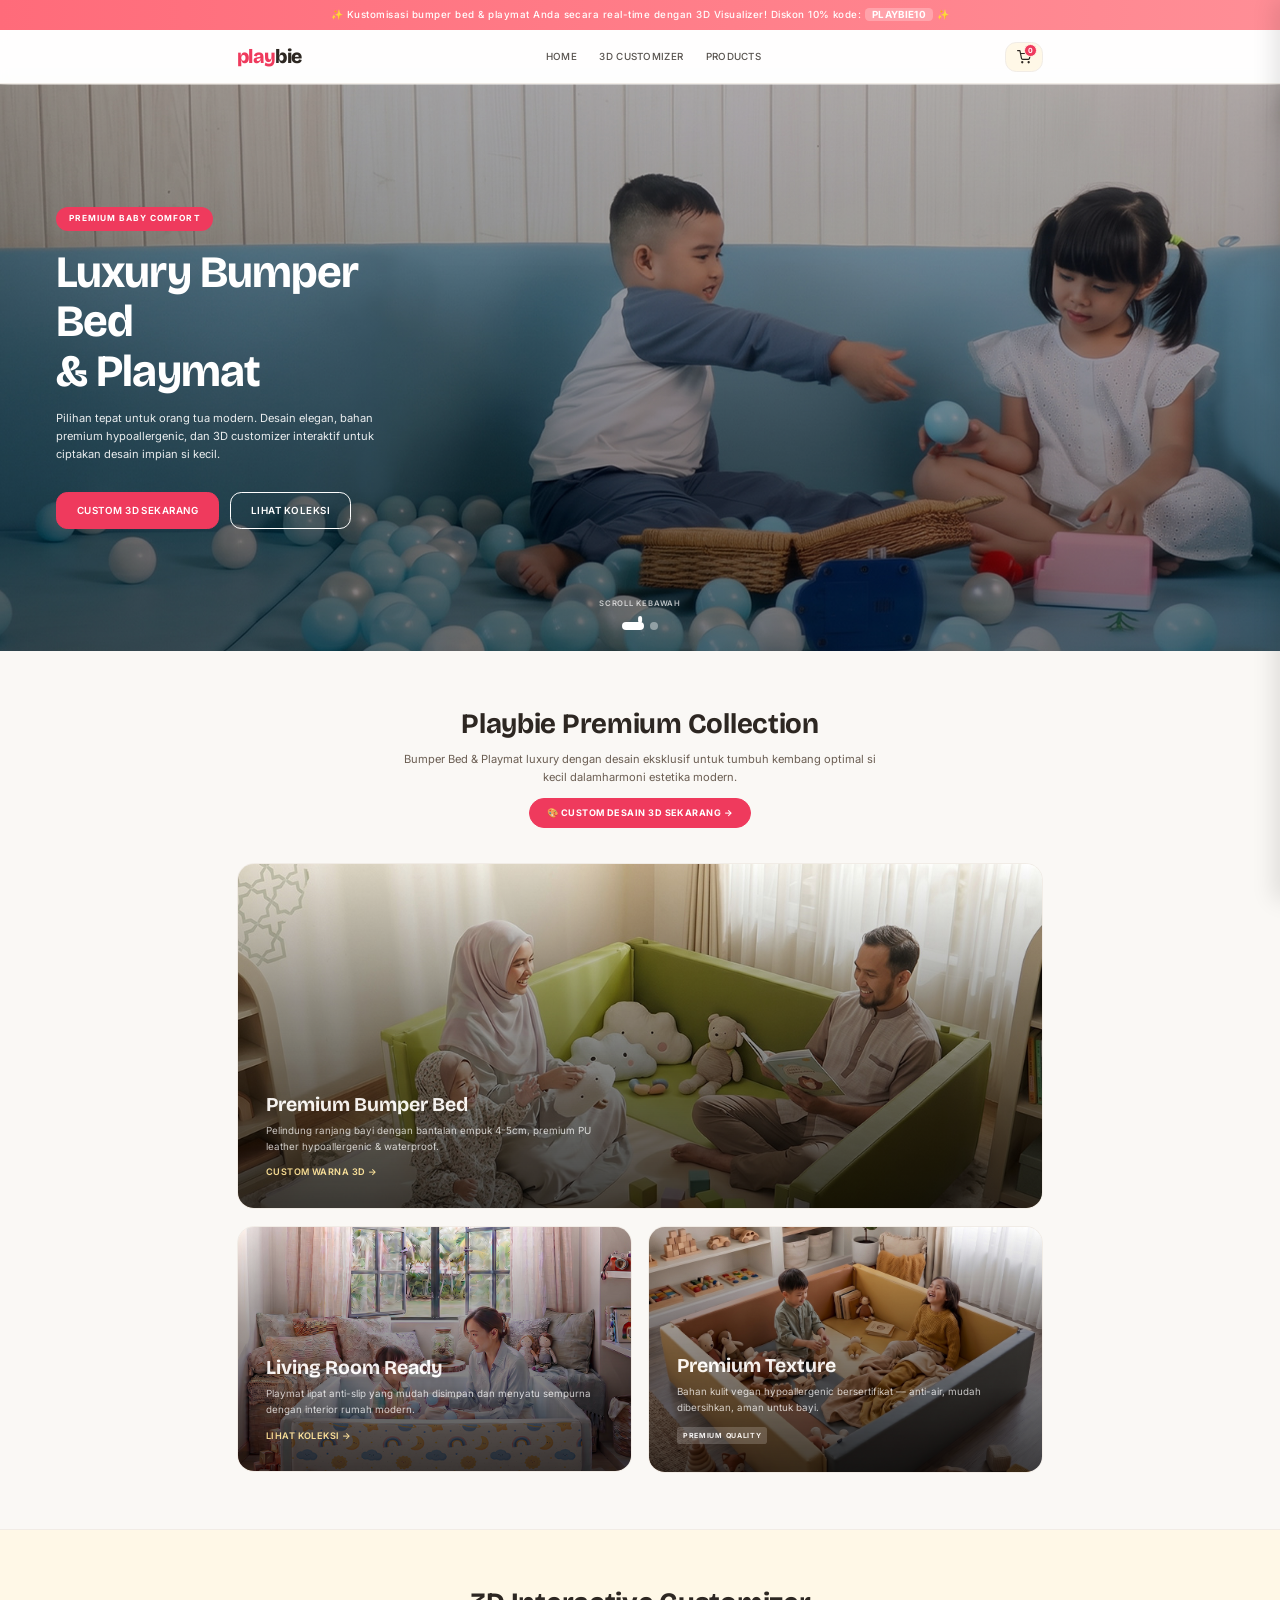
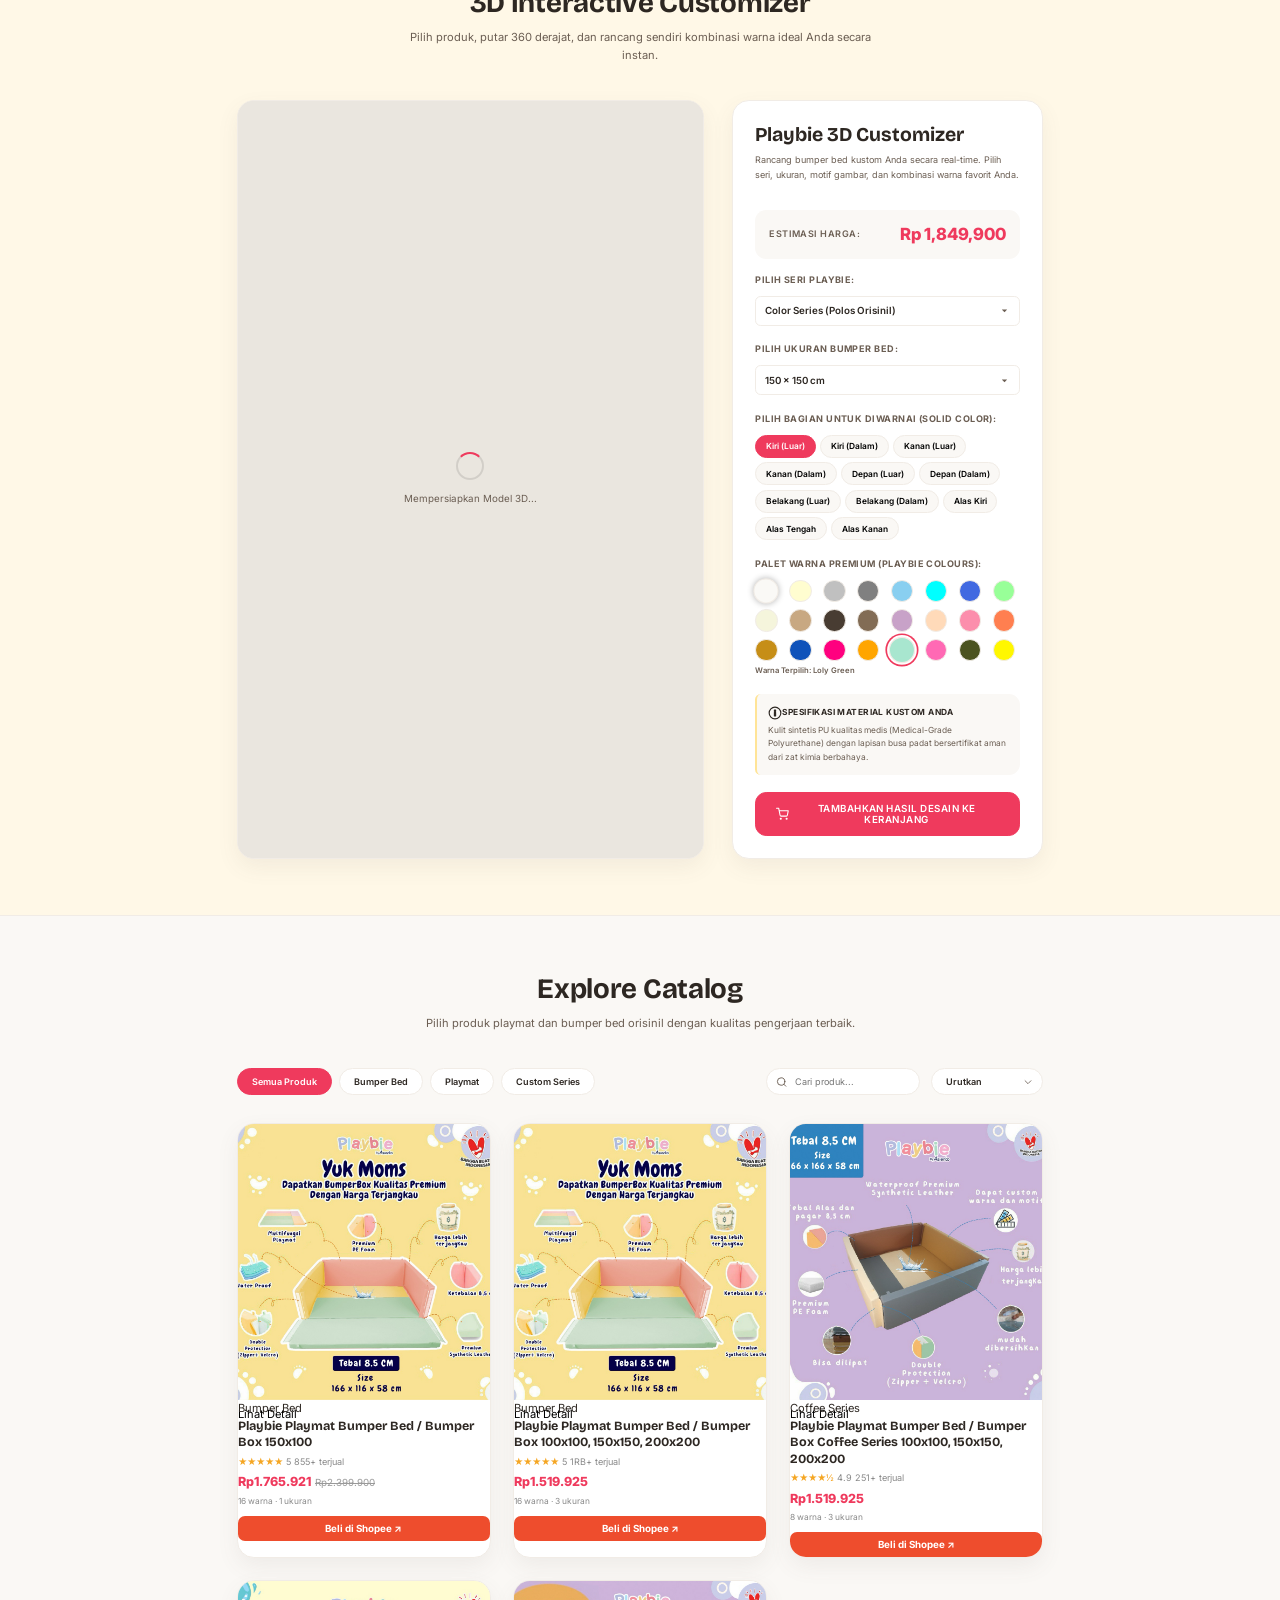
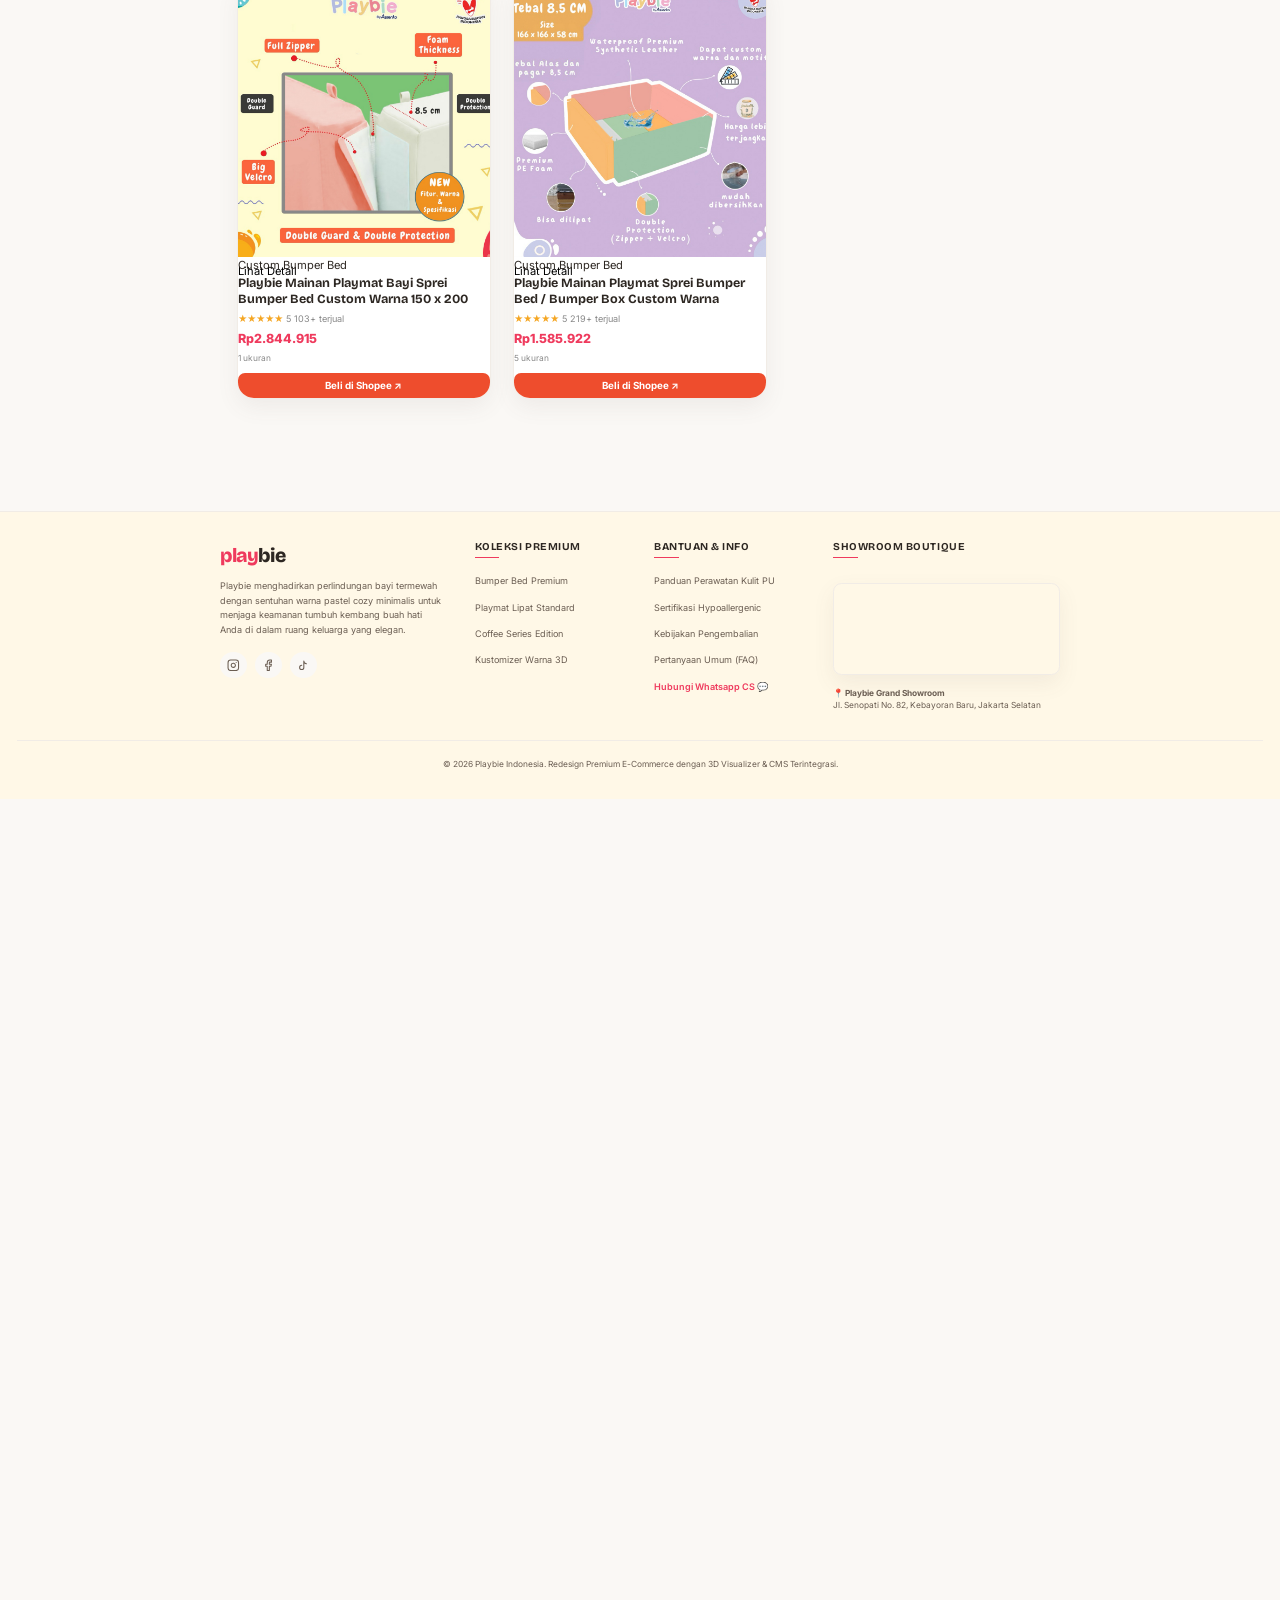
==== commit eb0c6d10: "Add complete product catalog with images, variants, descriptions and modal viewer - products.json: 5" ====
--- a/index.html
+++ b/index.html
@@ -1078,6 +1078,7 @@
   <!-- Initial script imports -->
   <script src="viewer3d.js"></script>
   <script src="app.js"></script>
+  <script src="products-render.js"></script>
 
 <script>
 (function() {
--- a/style.css
+++ b/style.css
@@ -3689,4 +3689,207 @@
 .lookbook-cta {
   background: var(--color-primary) !important;
   color: #FFFFFF !important;
-}+}
+/* ============ PRODUCT MODAL ============ */
+.product-modal-overlay {
+  display: none;
+  position: fixed;
+  top: 0; left: 0; right: 0; bottom: 0;
+  background: rgba(0,0,0,0.6);
+  z-index: 9999;
+  align-items: center;
+  justify-content: center;
+  backdrop-filter: blur(4px);
+}
+.product-modal-overlay.active { display: flex; }
+
+.product-modal-card {
+  background: #fff;
+  border-radius: 20px;
+  max-width: 900px;
+  width: 95%;
+  max-height: 90vh;
+  overflow-y: auto;
+  position: relative;
+  box-shadow: 0 20px 60px rgba(0,0,0,0.2);
+}
+
+.modal-close-btn {
+  position: absolute;
+  top: 16px; right: 16px;
+  width: 36px; height: 36px;
+  border-radius: 50%;
+  background: rgba(0,0,0,0.08);
+  border: none;
+  font-size: 18px;
+  cursor: pointer;
+  z-index: 10;
+  display: flex;
+  align-items: center;
+  justify-content: center;
+}
+.modal-close-btn:hover { background: rgba(0,0,0,0.15); }
+
+.modal-content {
+  display: grid;
+  grid-template-columns: 1fr 1fr;
+  gap: 0;
+}
+
+.modal-left { background: #f8f8f8; border-radius: 20px 0 0 20px; }
+.modal-product-img {
+  width: 100%;
+  aspect-ratio: 1;
+  object-fit: cover;
+  border-radius: 20px 0 0 20px;
+}
+
+.modal-right { padding: 32px 28px; }
+.modal-category {
+  font-size: 12px;
+  text-transform: uppercase;
+  letter-spacing: 1px;
+  color: var(--color-primary, #e88a7d);
+  font-weight: 600;
+}
+.modal-product-name {
+  font-size: 22px;
+  font-weight: 700;
+  color: #1a1a2e;
+  margin: 8px 0 12px;
+  line-height: 1.3;
+}
+.modal-product-meta {
+  font-size: 14px;
+  color: #888;
+  margin-bottom: 12px;
+}
+.modal-product-price {
+  font-size: 28px;
+  font-weight: 800;
+  color: var(--color-primary, #e88a7d);
+  margin-bottom: 16px;
+}
+
+.modal-variants { margin-bottom: 16px; }
+.modal-variant-group { margin-bottom: 12px; }
+.modal-variant-group label {
+  font-size: 13px;
+  font-weight: 600;
+  color: #555;
+  margin-bottom: 6px;
+  display: block;
+}
+.modal-variant-options { display: flex; flex-wrap: wrap; gap: 6px; }
+.modal-variant-chip {
+  padding: 5px 12px;
+  border-radius: 20px;
+  background: #f0f0f0;
+  font-size: 12px;
+  color: #333;
+  border: 1px solid #e0e0e0;
+}
+.size-chip { background: #fff; }
+
+.modal-features-list { display: flex; flex-wrap: wrap; gap: 6px; margin-bottom: 16px; }
+.feature-tag {
+  padding: 4px 10px;
+  background: #eef6f0;
+  color: #2d6a4f;
+  border-radius: 12px;
+  font-size: 11px;
+  font-weight: 500;
+}
+
+.modal-description {
+  margin-bottom: 20px;
+}
+.modal-description h4 {
+  font-size: 14px;
+  font-weight: 600;
+  color: #333;
+  margin-bottom: 8px;
+}
+.modal-description p {
+  font-size: 13px;
+  line-height: 1.6;
+  color: #666;
+}
+
+.btn-shopee-modal {
+  display: block;
+  text-align: center;
+  padding: 14px;
+  background: #ee4d2d !important;
+  color: #fff !important;
+  border-radius: 12px;
+  text-decoration: none;
+  font-weight: 700;
+  font-size: 16px;
+  transition: all 0.2s;
+  border: none !important;
+}
+.btn-shopee-modal:hover {
+  background: #d73211 !important;
+  transform: translateY(-1px);
+}
+
+/* Product card improvements */
+.product-card .product-image-wrapper img {
+  width: 100%;
+  aspect-ratio: 1;
+  object-fit: cover;
+}
+.product-discount {
+  position: absolute;
+  top: 10px;
+  left: 10px;
+  background: #ee4d2d;
+  color: white;
+  padding: 3px 8px;
+  border-radius: 6px;
+  font-size: 11px;
+  font-weight: 700;
+}
+.product-original-price {
+  text-decoration: line-through;
+  color: #999;
+  font-size: 14px;
+  font-weight: 400;
+  margin-left: 6px;
+}
+.product-rating {
+  font-size: 13px;
+  color: #888;
+  margin: 4px 0;
+}
+.product-rating .stars { color: #f5a623; }
+.product-sold { color: #888; }
+.product-variants-preview {
+  font-size: 12px;
+  color: #888;
+  margin: 4px 0;
+}
+.btn-buy {
+  display: block;
+  width: 100%;
+  margin-top: 10px;
+  padding: 10px;
+  background: #ee4d2d;
+  color: white;
+  border: none;
+  border-radius: 10px;
+  font-weight: 700;
+  font-size: 14px;
+  cursor: pointer;
+  transition: all 0.2s;
+}
+.btn-buy:hover { background: #d73211; }
+
+@media (max-width: 768px) {
+  .modal-content { grid-template-columns: 1fr; }
+  .modal-left .modal-product-img { border-radius: 20px 20px 0 0; max-height: 300px; }
+  .modal-right { padding: 20px; }
+  .modal-product-name { font-size: 18px; }
+  .modal-product-price { font-size: 24px; }
+}
